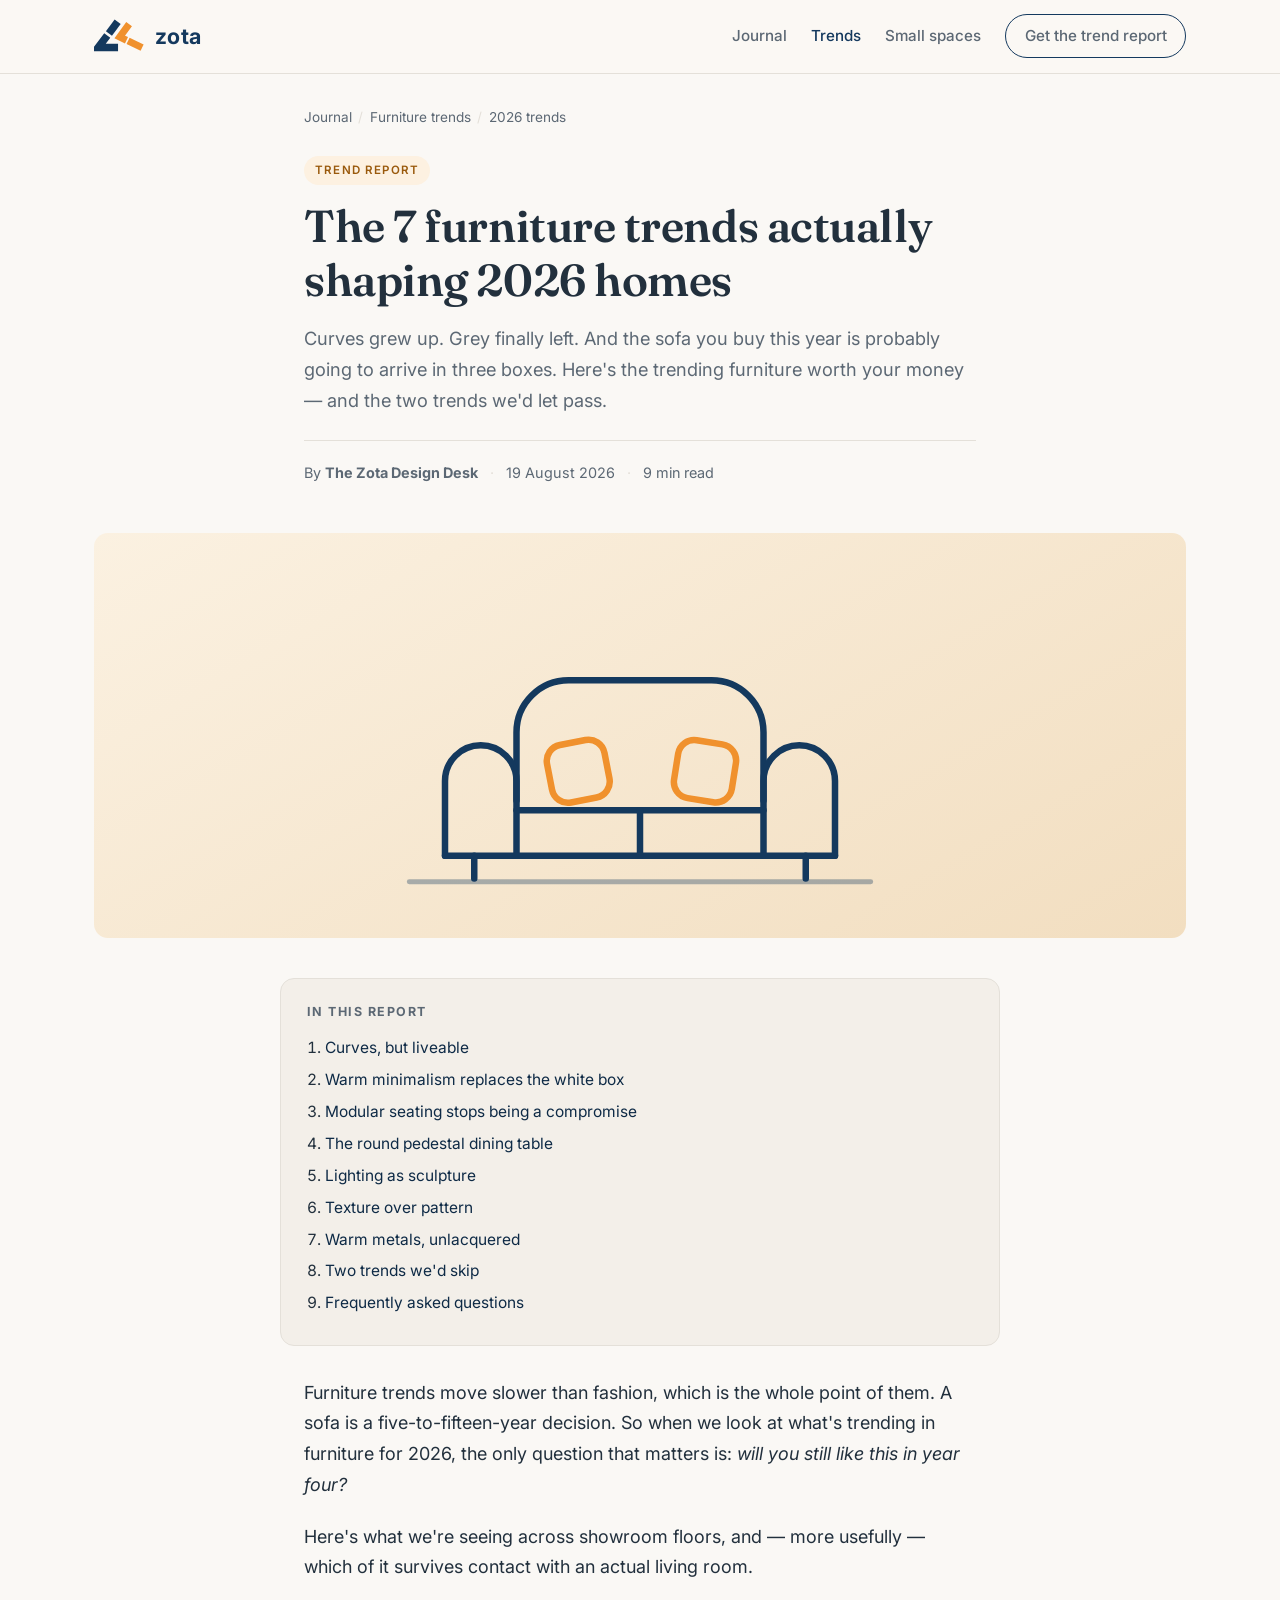
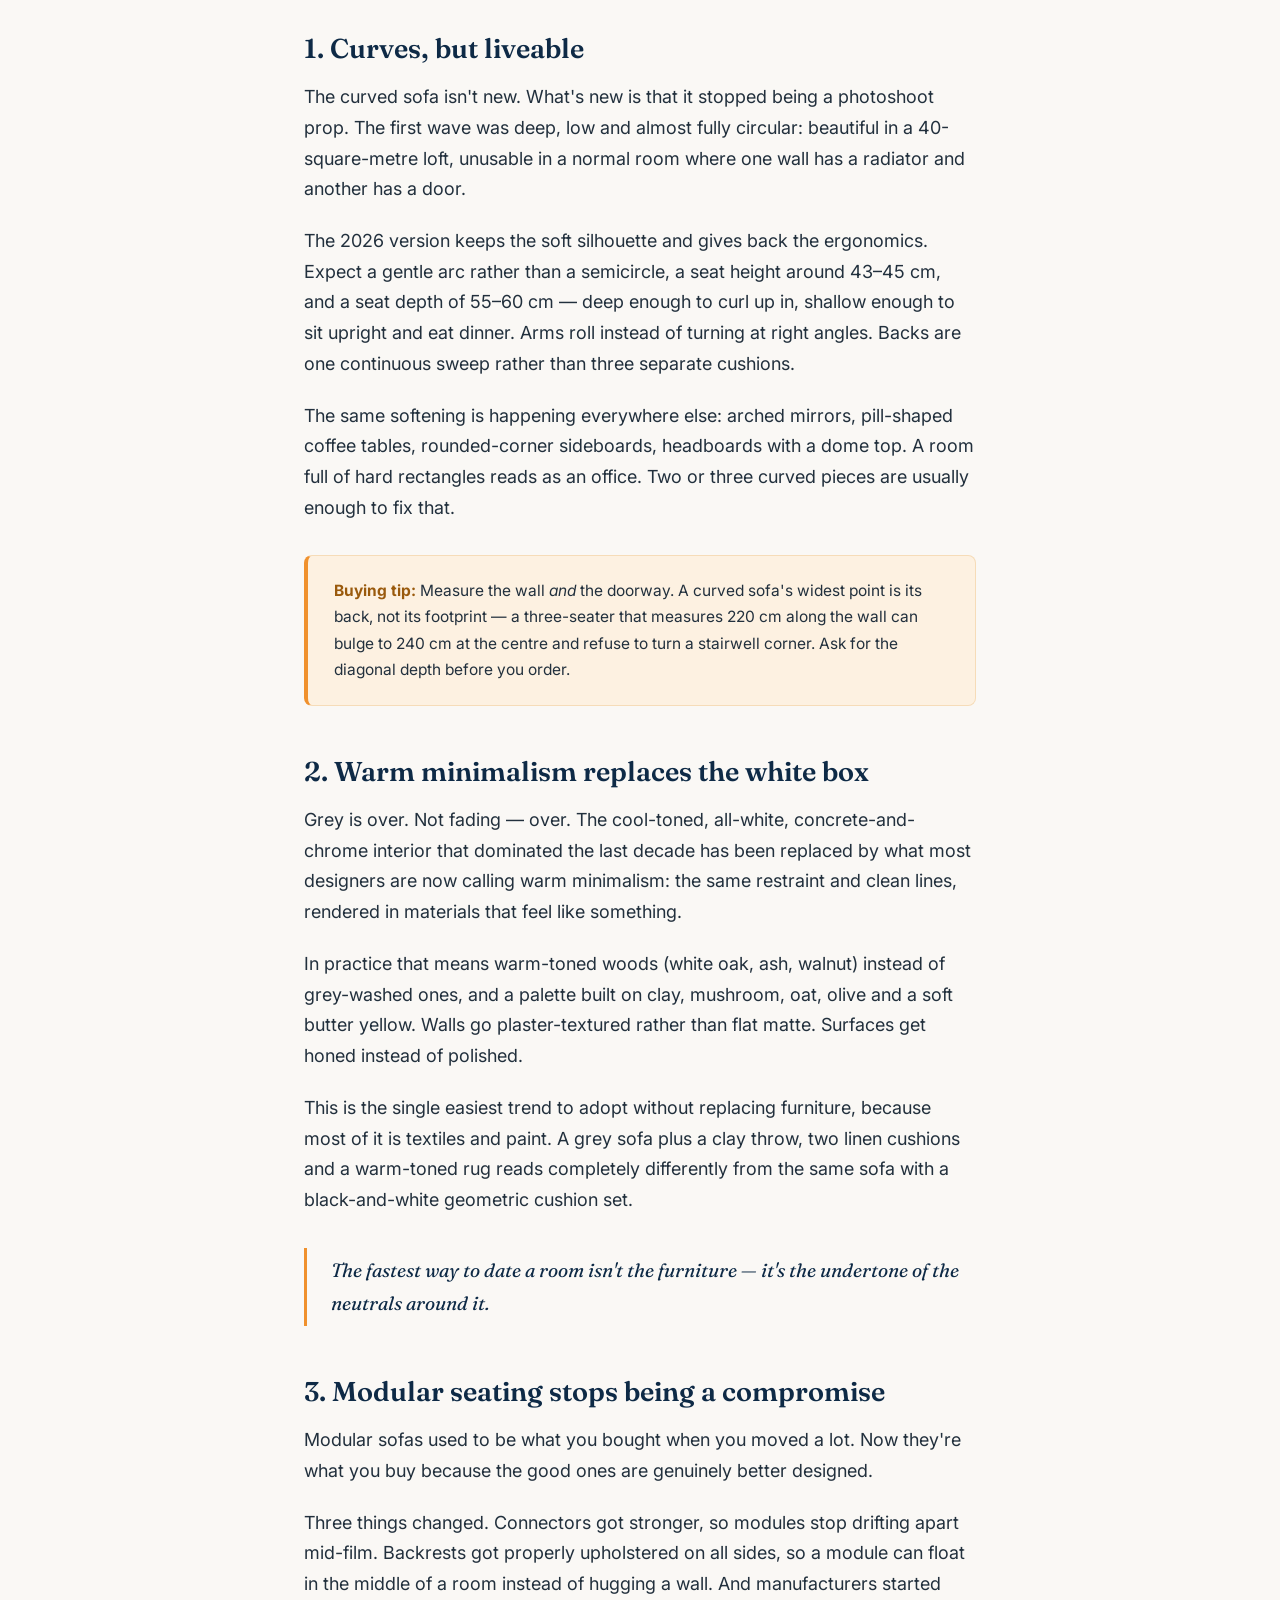
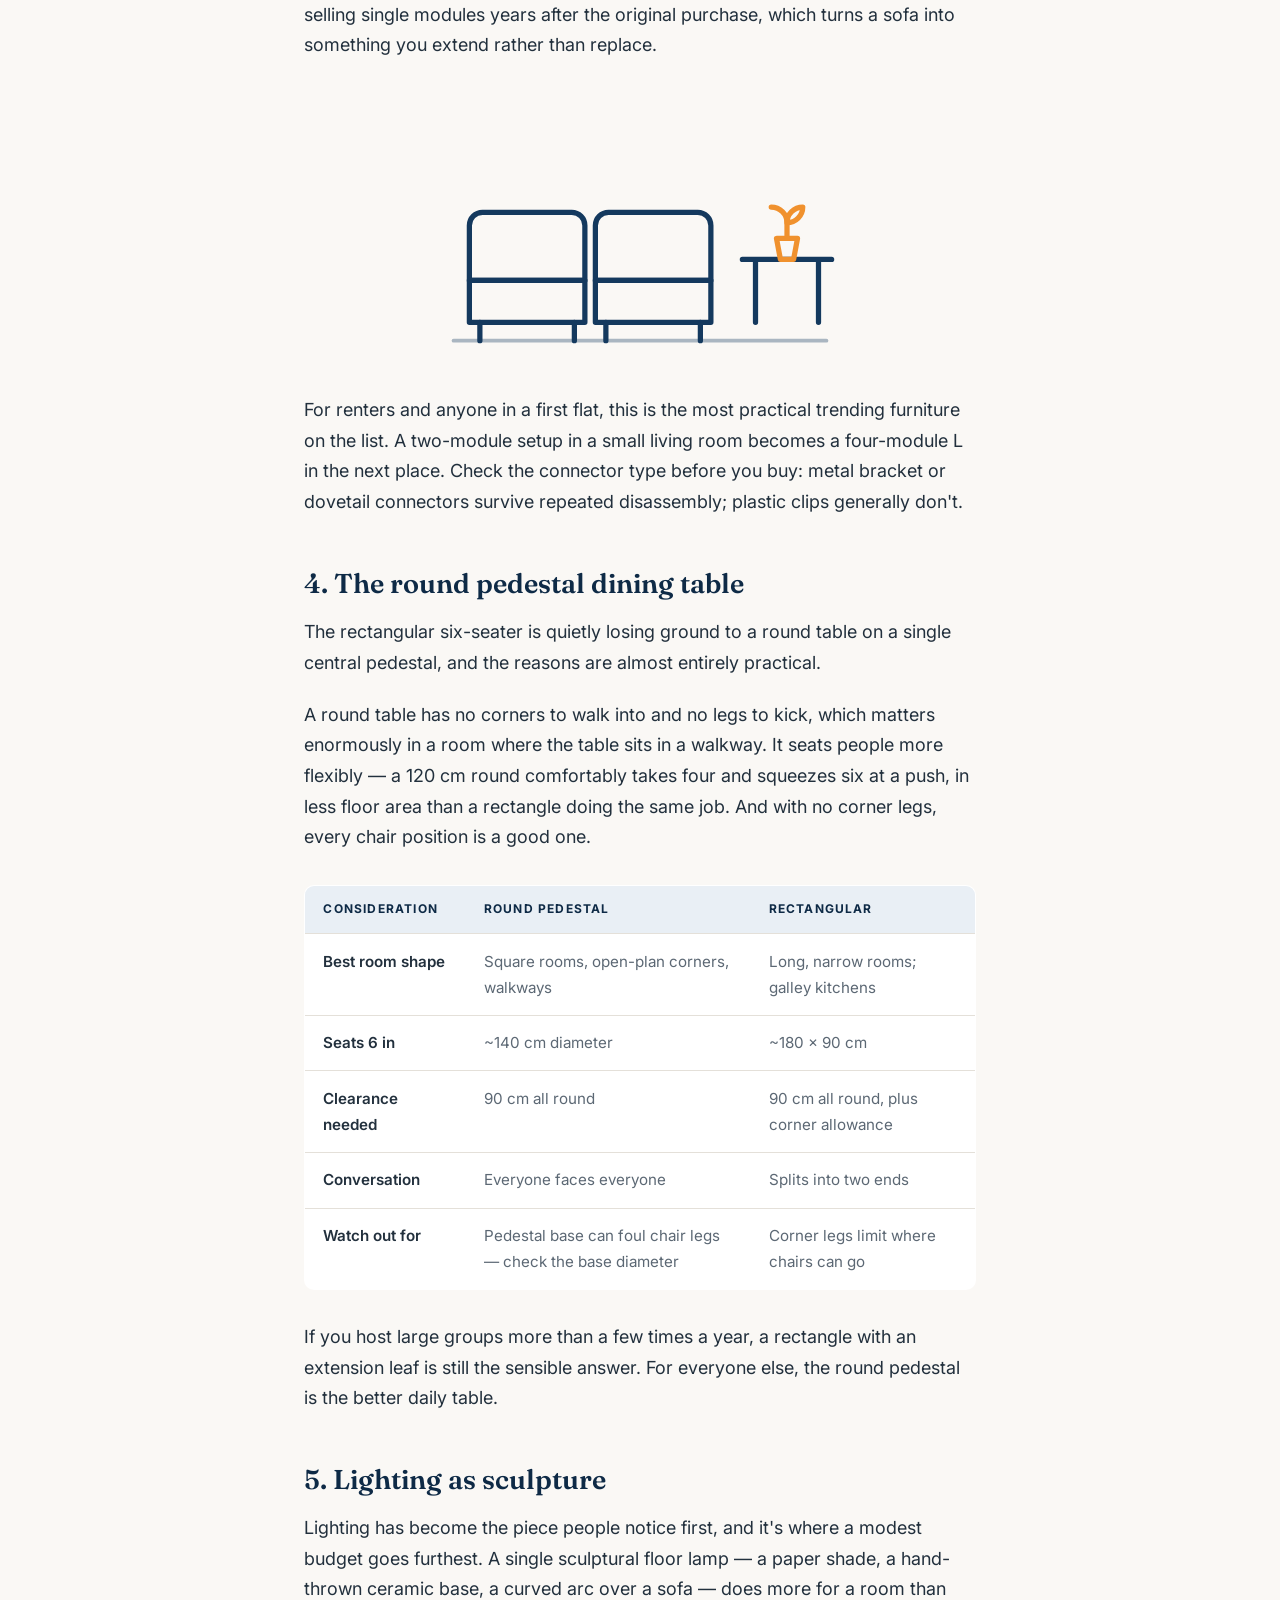
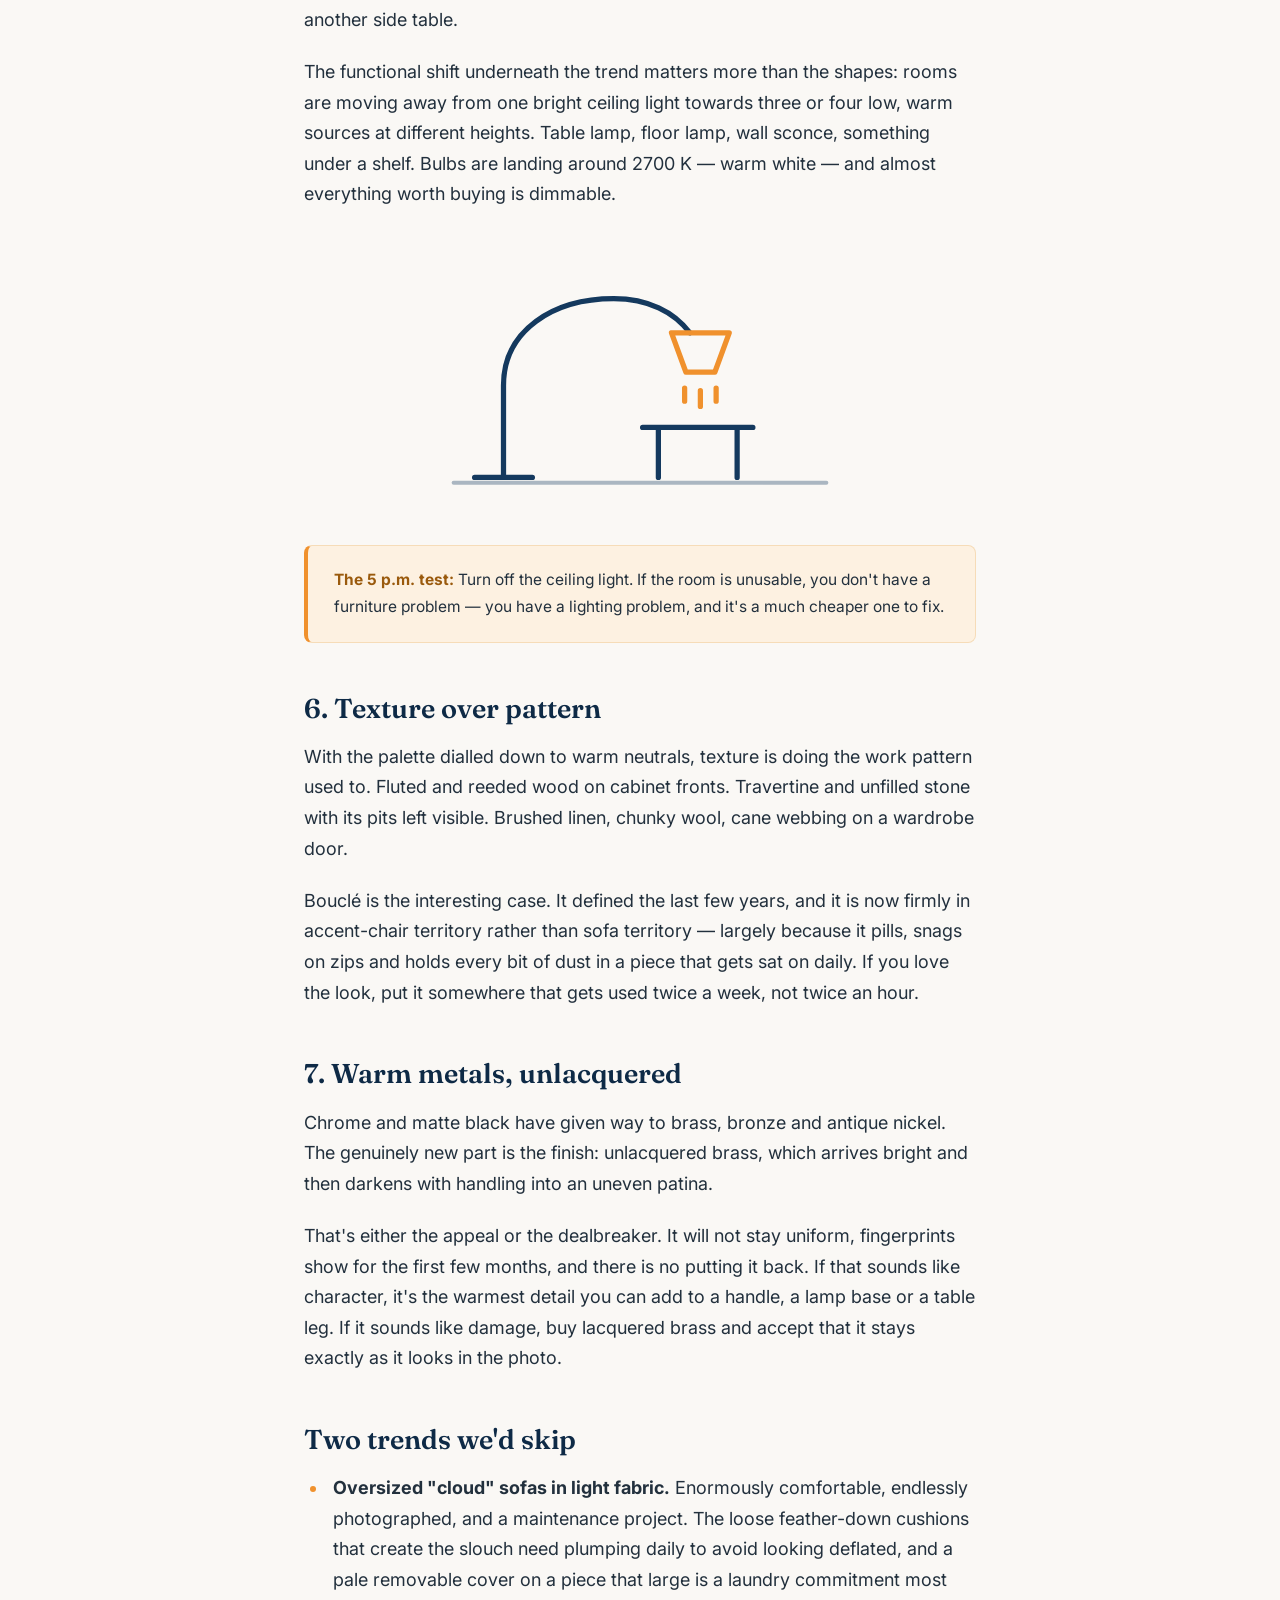
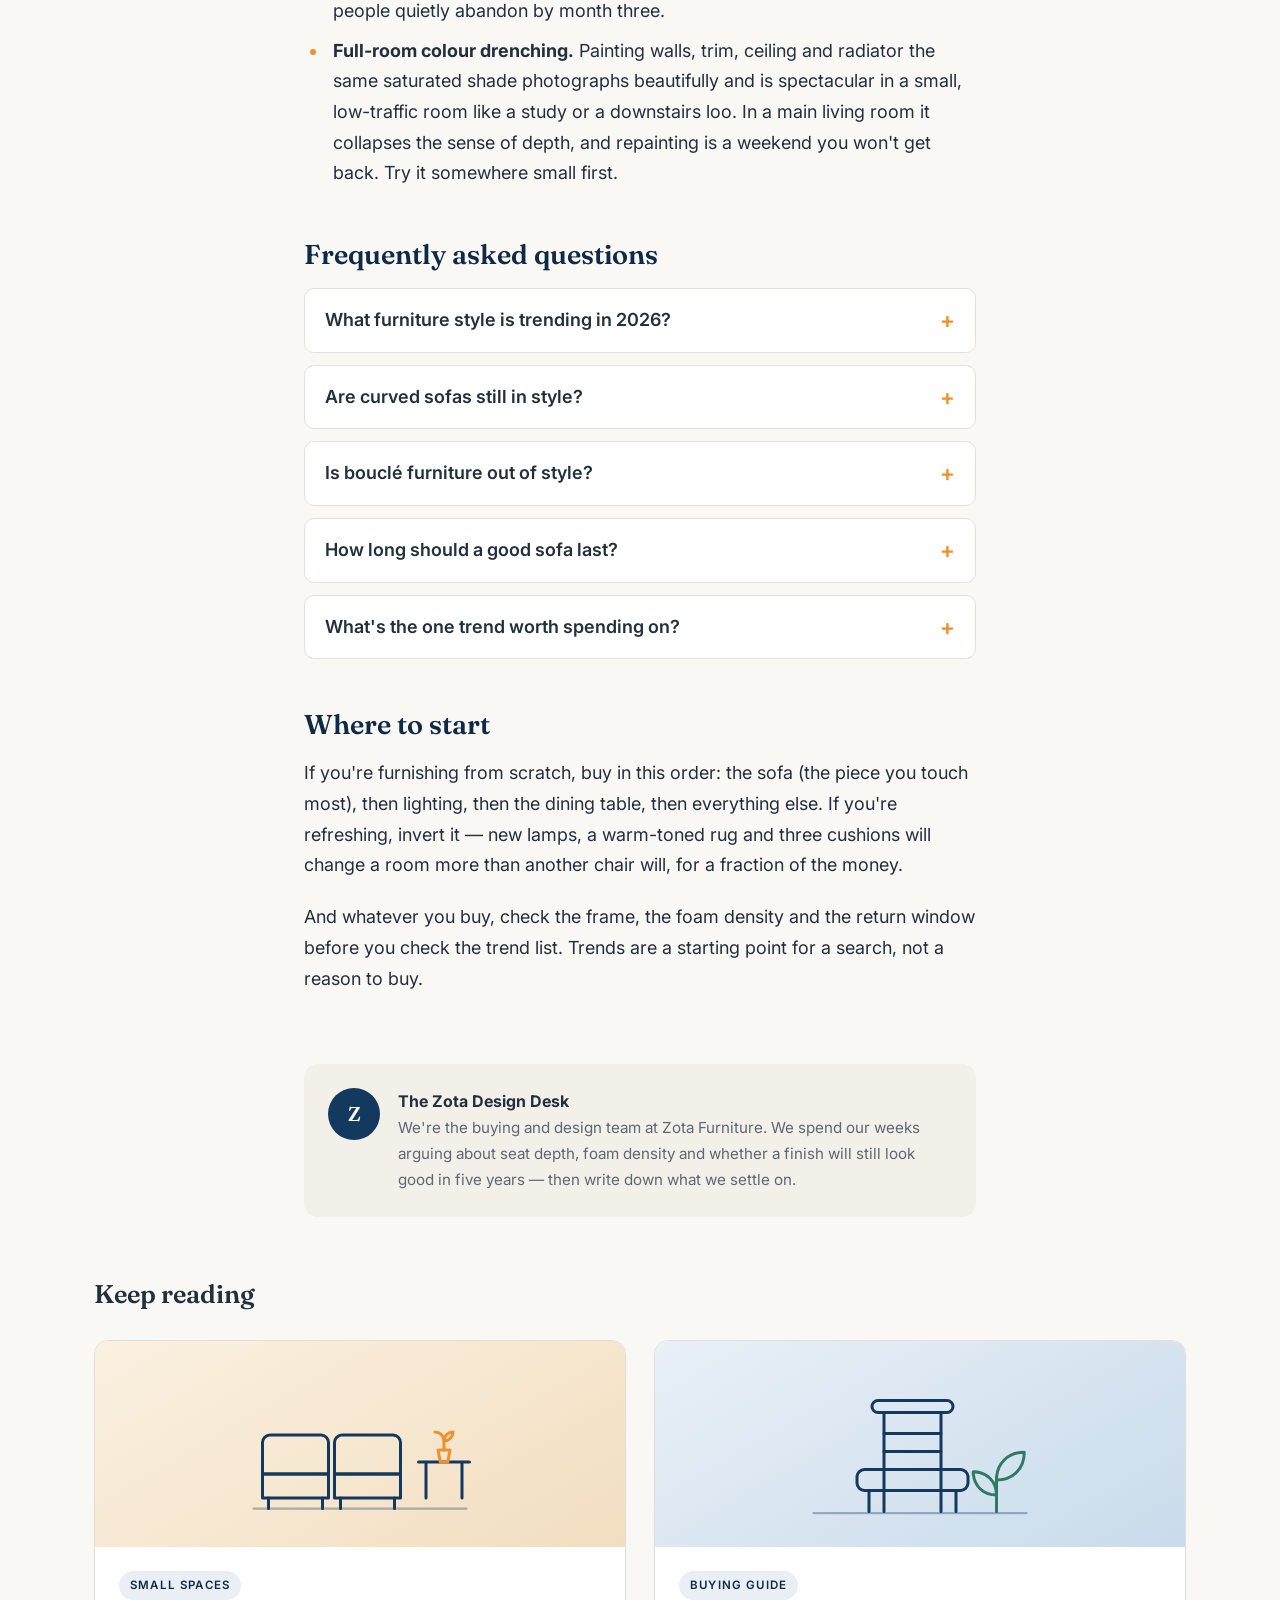
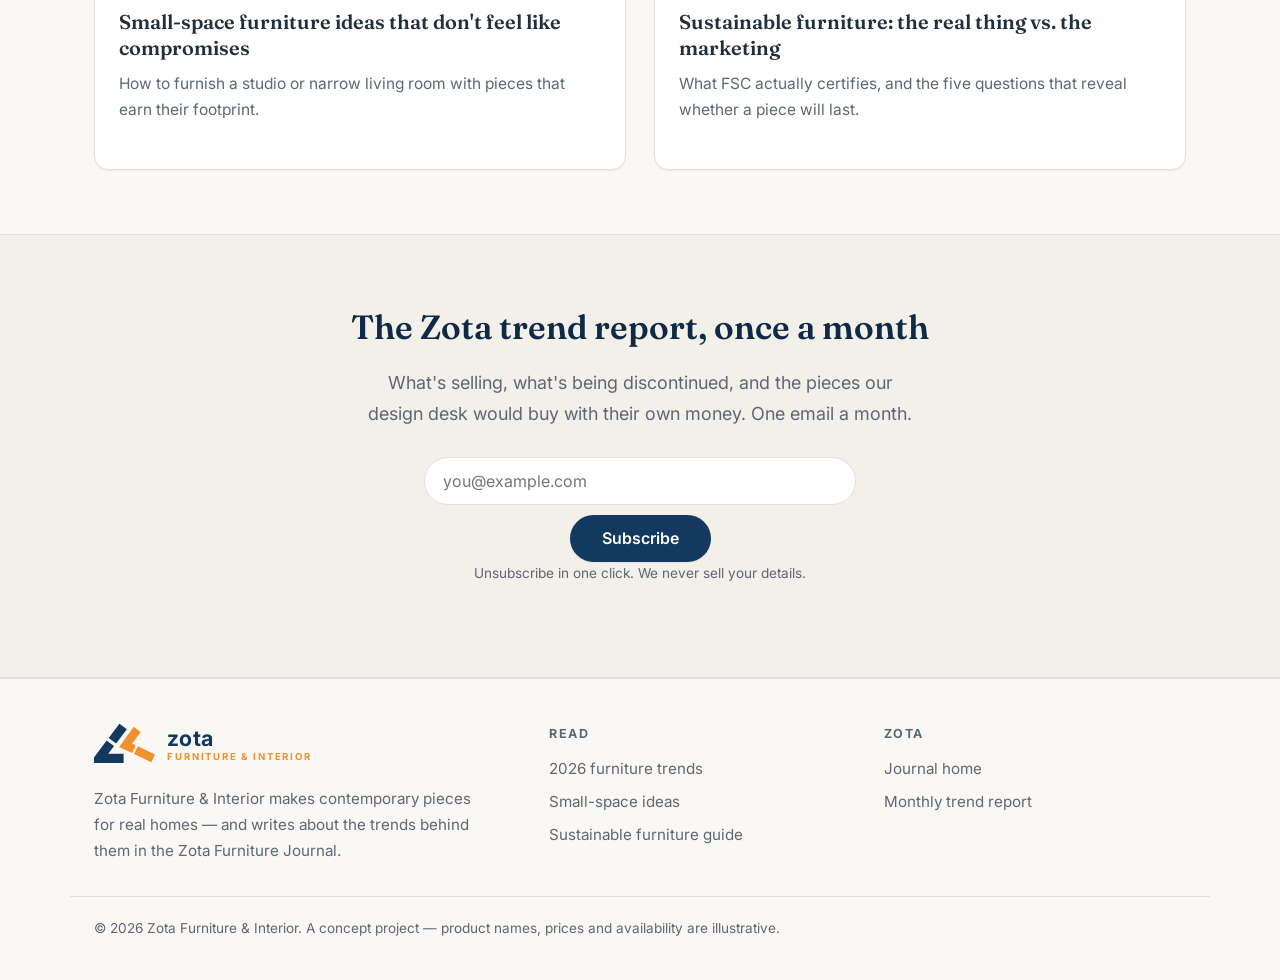
==== posts/furniture-trends-2026.html @ 678c9354 "commit" ====
<!DOCTYPE html>
<html lang="en">
<head>
  <meta charset="UTF-8">
  <meta name="viewport" content="width=device-width, initial-scale=1.0">

  <title>Furniture Trends 2026: 7 Trending Pieces Worth Buying | Zota Furniture</title>
  <meta name="description" content="The 7 furniture trends shaping 2026 homes — curved sofas, warm minimalism, modular seating, round pedestal dining tables and sculptural lighting — plus the trending furniture we'd skip.">
  <meta name="keywords" content="furniture trends 2026, trending furniture, curved sofa, modular sofa, warm minimalism, round pedestal dining table, statement lighting, modern living room furniture, Zota Furniture">
  <link rel="canonical" href="https://zikrayassin.github.io/zota/posts/furniture-trends-2026.html">

  <meta property="og:type" content="article">
  <meta property="og:site_name" content="Zota Furniture">
  <meta property="og:title" content="Furniture Trends 2026: 7 Trending Pieces Worth Buying">
  <meta property="og:description" content="Curves grew up, warm minimalism replaced the white box, and modular seating became a design choice. The full 2026 trending furniture report from Zota.">
  <meta property="og:url" content="https://zikrayassin.github.io/zota/posts/furniture-trends-2026.html">
  <meta property="og:image" content="https://zikrayassin.github.io/zota/assets/illo-curved-sofa.svg">
  <meta property="article:published_time" content="2026-08-19">
  <meta property="article:section" content="Furniture trends">
  <meta name="twitter:card" content="summary_large_image">
  <meta name="twitter:title" content="Furniture Trends 2026: 7 Trending Pieces Worth Buying">
  <meta name="twitter:description" content="The year's trending furniture, decoded by the Zota design desk.">
  <meta name="twitter:image" content="https://zikrayassin.github.io/zota/assets/illo-curved-sofa.svg">

  <meta name="theme-color" content="#14395E">
  <link rel="icon" href="../assets/favicon.svg" type="image/svg+xml">

  <link rel="preconnect" href="https://fonts.googleapis.com">
  <link rel="preconnect" href="https://fonts.gstatic.com" crossorigin>
  <link href="https://fonts.googleapis.com/css2?family=Fraunces:opsz,wght@9..144,400..700&family=Inter:wght@400;500;600;700&display=swap" rel="stylesheet">
  <link rel="stylesheet" href="../style.css">

  <script type="application/ld+json">
  {
    "@context": "https://schema.org",
    "@graph": [
      {
        "@type": "BlogPosting",
        "headline": "Furniture Trends 2026: 7 Trending Pieces Worth Buying",
        "description": "The seven furniture trends shaping 2026 homes — curved sofas, warm minimalism, modular seating, round pedestal dining tables and sculptural lighting — plus the trending furniture we would skip.",
        "image": "https://zikrayassin.github.io/zota/assets/illo-curved-sofa.svg",
        "datePublished": "2026-08-19",
        "dateModified": "2026-08-19",
        "inLanguage": "en",
        "wordCount": 1900,
        "keywords": "furniture trends 2026, trending furniture, curved sofa, modular sofa, warm minimalism, round pedestal dining table",
        "articleSection": "Furniture trends",
        "author": {
          "@type": "Organization",
          "name": "The Zota Design Desk",
          "url": "https://zikrayassin.github.io/zota/"
        },
        "publisher": {
          "@type": "Organization",
          "name": "Zota Furniture",
          "logo": {
            "@type": "ImageObject",
            "url": "https://zikrayassin.github.io/zota/assets/logo.svg"
          }
        },
        "mainEntityOfPage": {
          "@type": "WebPage",
          "@id": "https://zikrayassin.github.io/zota/posts/furniture-trends-2026.html"
        }
      },
      {
        "@type": "BreadcrumbList",
        "itemListElement": [
          { "@type": "ListItem", "position": 1, "name": "Zota Furniture Journal", "item": "https://zikrayassin.github.io/zota/" },
          { "@type": "ListItem", "position": 2, "name": "Furniture trends" },
          { "@type": "ListItem", "position": 3, "name": "Furniture trends 2026" }
        ]
      },
      {
        "@type": "FAQPage",
        "mainEntity": [
          {
            "@type": "Question",
            "name": "What furniture style is trending in 2026?",
            "acceptedAnswer": {
              "@type": "Answer",
              "text": "Warm minimalism is the dominant look: clean lines kept from the minimalist era, but rendered in warm woods, clay and butter tones, and tactile fabrics rather than cold grey and white. Curved silhouettes, modular seating and sculptural lighting are the pieces carrying it."
            }
          },
          {
            "@type": "Question",
            "name": "Are curved sofas still in style?",
            "acceptedAnswer": {
              "@type": "Answer",
              "text": "Yes, but the shape has changed. The deep, low, fully circular sofa has given way to gentler curves on a normal seat height and depth, which are far easier to live with and to fit against a wall."
            }
          },
          {
            "@type": "Question",
            "name": "Is boucle furniture out of style?",
            "acceptedAnswer": {
              "@type": "Answer",
              "text": "Boucle is no longer the default. It still works on a single accent chair, but heavy-textured wools, brushed linens and leather have replaced it on larger pieces, partly because boucle pills and traps dust on a sofa that gets daily use."
            }
          },
          {
            "@type": "Question",
            "name": "How long should a good sofa last?",
            "acceptedAnswer": {
              "@type": "Answer",
              "text": "A sofa built on a kiln-dried hardwood frame with eight-way hand-tied or sinuous steel springs and high-resilience foam should last ten to fifteen years of daily use. Frames made from softwood or particleboard, and thin foam without a wrap, typically start sagging within three to five."
            }
          }
        ]
      }
    ]
  }
  </script>
</head>
<body>

  <a class="skip-link" href="#main">Skip to content</a>
  <div class="progress-bar" id="progress-bar" aria-hidden="true"></div>

  <header class="site-header">
    <div class="header-inner">
      <a class="brand" href="../index.html" aria-label="Zota Furniture &amp; Interior — home">
        <img class="brand-logo" src="../assets/logo.svg" alt="" width="52" height="34">
        <span class="brand-name">zota</span>
      </a>
      <nav class="site-nav" aria-label="Primary">
        <a href="../index.html">Journal</a>
        <a class="nav-secondary" href="furniture-trends-2026.html" aria-current="page">Trends</a>
        <a class="nav-secondary" href="small-space-furniture-ideas.html">Small spaces</a>
        <a class="btn btn-outline" href="#newsletter"><span class="label-long">Get the trend report</span><span class="label-short">Trend report</span></a>
      </nav>
    </div>
  </header>

  <main id="main">
    <article>

      <nav class="breadcrumbs" aria-label="Breadcrumb">
        <ol>
          <li><a href="../index.html">Journal</a></li>
          <li>Furniture trends</li>
          <li aria-current="page">2026 trends</li>
        </ol>
      </nav>

      <header class="post-hero">
        <span class="tag tag-accent">Trend report</span>
        <h1>The 7 furniture trends actually shaping 2026 homes</h1>
        <p class="standfirst">Curves grew up. Grey finally left. And the sofa you buy this year is probably going to arrive in three boxes. Here's the trending furniture worth your money — and the two trends we'd let pass.</p>
        <p class="post-meta">
          By <strong>The Zota Design Desk</strong>
          <span class="meta-divider" aria-hidden="true">·</span>
          <time datetime="2026-08-19">19 August 2026</time>
          <span class="meta-divider" aria-hidden="true">·</span>
          <span>9 min read</span>
        </p>
      </header>

      <div class="post-banner">
        <div class="banner-inner art-oat">
          <img src="../assets/illo-curved-sofa.svg" alt="Illustration of a curved sofa with two soft throw cushions, the signature silhouette of 2026 furniture trends" width="520" height="325">
        </div>
      </div>

      <nav class="toc" aria-labelledby="toc-heading">
        <h2 id="toc-heading">In this report</h2>
        <ol>
          <li><a href="#curves">Curves, but liveable</a></li>
          <li><a href="#warm-minimalism">Warm minimalism replaces the white box</a></li>
          <li><a href="#modular">Modular seating stops being a compromise</a></li>
          <li><a href="#dining">The round pedestal dining table</a></li>
          <li><a href="#lighting">Lighting as sculpture</a></li>
          <li><a href="#texture">Texture over pattern</a></li>
          <li><a href="#brass">Warm metals, unlacquered</a></li>
          <li><a href="#skip">Two trends we'd skip</a></li>
          <li><a href="#faq">Frequently asked questions</a></li>
        </ol>
      </nav>

      <div class="post-body">

        <p>Furniture trends move slower than fashion, which is the whole point of them. A sofa is a five-to-fifteen-year decision. So when we look at what's trending in furniture for 2026, the only question that matters is: <em>will you still like this in year four?</em></p>

        <p>Here's what we're seeing across showroom floors, and — more usefully — which of it survives contact with an actual living room.</p>

        <h2 id="curves">1. Curves, but liveable</h2>

        <p>The curved sofa isn't new. What's new is that it stopped being a photoshoot prop. The first wave was deep, low and almost fully circular: beautiful in a 40-square-metre loft, unusable in a normal room where one wall has a radiator and another has a door.</p>

        <p>The 2026 version keeps the soft silhouette and gives back the ergonomics. Expect a gentle arc rather than a semicircle, a seat height around 43–45&nbsp;cm, and a seat depth of 55–60&nbsp;cm — deep enough to curl up in, shallow enough to sit upright and eat dinner. Arms roll instead of turning at right angles. Backs are one continuous sweep rather than three separate cushions.</p>

        <p>The same softening is happening everywhere else: arched mirrors, pill-shaped coffee tables, rounded-corner sideboards, headboards with a dome top. A room full of hard rectangles reads as an office. Two or three curved pieces are usually enough to fix that.</p>

        <div class="callout">
          <p><strong>Buying tip:</strong> Measure the wall <em>and</em> the doorway. A curved sofa's widest point is its back, not its footprint — a three-seater that measures 220&nbsp;cm along the wall can bulge to 240&nbsp;cm at the centre and refuse to turn a stairwell corner. Ask for the diagonal depth before you order.</p>
        </div>

        <h2 id="warm-minimalism">2. Warm minimalism replaces the white box</h2>

        <p>Grey is over. Not fading — over. The cool-toned, all-white, concrete-and-chrome interior that dominated the last decade has been replaced by what most designers are now calling warm minimalism: the same restraint and clean lines, rendered in materials that feel like something.</p>

        <p>In practice that means warm-toned woods (white oak, ash, walnut) instead of grey-washed ones, and a palette built on clay, mushroom, oat, olive and a soft butter yellow. Walls go plaster-textured rather than flat matte. Surfaces get honed instead of polished.</p>

        <p>This is the single easiest trend to adopt without replacing furniture, because most of it is textiles and paint. A grey sofa plus a clay throw, two linen cushions and a warm-toned rug reads completely differently from the same sofa with a black-and-white geometric cushion set.</p>

        <blockquote>The fastest way to date a room isn't the furniture — it's the undertone of the neutrals around it.</blockquote>

        <h2 id="modular">3. Modular seating stops being a compromise</h2>

        <p>Modular sofas used to be what you bought when you moved a lot. Now they're what you buy because the good ones are genuinely better designed.</p>

        <p>Three things changed. Connectors got stronger, so modules stop drifting apart mid-film. Backrests got properly upholstered on all sides, so a module can float in the middle of a room instead of hugging a wall. And manufacturers started selling single modules years after the original purchase, which turns a sofa into something you extend rather than replace.</p>

        <img src="../assets/illo-modular-seating.svg" alt="Illustration of a modular sofa with a separate nesting side table, showing how sections combine" width="520" height="325" class="inline-illo">

        <p>For renters and anyone in a first flat, this is the most practical trending furniture on the list. A two-module setup in a small living room becomes a four-module L in the next place. Check the connector type before you buy: metal bracket or dovetail connectors survive repeated disassembly; plastic clips generally don't.</p>

        <h2 id="dining">4. The round pedestal dining table</h2>

        <p>The rectangular six-seater is quietly losing ground to a round table on a single central pedestal, and the reasons are almost entirely practical.</p>

        <p>A round table has no corners to walk into and no legs to kick, which matters enormously in a room where the table sits in a walkway. It seats people more flexibly — a 120&nbsp;cm round comfortably takes four and squeezes six at a push, in less floor area than a rectangle doing the same job. And with no corner legs, every chair position is a good one.</p>

        <div class="table-wrap">
          <table class="compare-table">
            <caption class="visually-hidden">Round pedestal dining tables compared to rectangular dining tables</caption>
            <thead>
              <tr>
                <th scope="col">Consideration</th>
                <th scope="col">Round pedestal</th>
                <th scope="col">Rectangular</th>
              </tr>
            </thead>
            <tbody>
              <tr>
                <th scope="row">Best room shape</th>
                <td>Square rooms, open-plan corners, walkways</td>
                <td>Long, narrow rooms; galley kitchens</td>
              </tr>
              <tr>
                <th scope="row">Seats 6 in</th>
                <td>~140&nbsp;cm diameter</td>
                <td>~180 × 90&nbsp;cm</td>
              </tr>
              <tr>
                <th scope="row">Clearance needed</th>
                <td>90&nbsp;cm all round</td>
                <td>90&nbsp;cm all round, plus corner allowance</td>
              </tr>
              <tr>
                <th scope="row">Conversation</th>
                <td>Everyone faces everyone</td>
                <td>Splits into two ends</td>
              </tr>
              <tr>
                <th scope="row">Watch out for</th>
                <td>Pedestal base can foul chair legs — check the base diameter</td>
                <td>Corner legs limit where chairs can go</td>
              </tr>
            </tbody>
          </table>
        </div>

        <p>If you host large groups more than a few times a year, a rectangle with an extension leaf is still the sensible answer. For everyone else, the round pedestal is the better daily table.</p>

        <h2 id="lighting">5. Lighting as sculpture</h2>

        <p>Lighting has become the piece people notice first, and it's where a modest budget goes furthest. A single sculptural floor lamp — a paper shade, a hand-thrown ceramic base, a curved arc over a sofa — does more for a room than another side table.</p>

        <p>The functional shift underneath the trend matters more than the shapes: rooms are moving away from one bright ceiling light towards three or four low, warm sources at different heights. Table lamp, floor lamp, wall sconce, something under a shelf. Bulbs are landing around 2700 K — warm white — and almost everything worth buying is dimmable.</p>

        <img src="../assets/illo-floor-lamp.svg" alt="Illustration of a sculptural arc floor lamp curving over a small accent table" width="520" height="325" class="inline-illo">

        <div class="callout">
          <p><strong>The 5 p.m. test:</strong> Turn off the ceiling light. If the room is unusable, you don't have a furniture problem — you have a lighting problem, and it's a much cheaper one to fix.</p>
        </div>

        <h2 id="texture">6. Texture over pattern</h2>

        <p>With the palette dialled down to warm neutrals, texture is doing the work pattern used to. Fluted and reeded wood on cabinet fronts. Travertine and unfilled stone with its pits left visible. Brushed linen, chunky wool, cane webbing on a wardrobe door.</p>

        <p>Bouclé is the interesting case. It defined the last few years, and it is now firmly in accent-chair territory rather than sofa territory — largely because it pills, snags on zips and holds every bit of dust in a piece that gets sat on daily. If you love the look, put it somewhere that gets used twice a week, not twice an hour.</p>

        <h2 id="brass">7. Warm metals, unlacquered</h2>

        <p>Chrome and matte black have given way to brass, bronze and antique nickel. The genuinely new part is the finish: unlacquered brass, which arrives bright and then darkens with handling into an uneven patina.</p>

        <p>That's either the appeal or the dealbreaker. It will not stay uniform, fingerprints show for the first few months, and there is no putting it back. If that sounds like character, it's the warmest detail you can add to a handle, a lamp base or a table leg. If it sounds like damage, buy lacquered brass and accept that it stays exactly as it looks in the photo.</p>

        <h2 id="skip">Two trends we'd skip</h2>

        <ul>
          <li><strong>Oversized "cloud" sofas in light fabric.</strong> Enormously comfortable, endlessly photographed, and a maintenance project. The loose feather-down cushions that create the slouch need plumping daily to avoid looking deflated, and a pale removable cover on a piece that large is a laundry commitment most people quietly abandon by month three.</li>
          <li><strong>Full-room colour drenching.</strong> Painting walls, trim, ceiling and radiator the same saturated shade photographs beautifully and is spectacular in a small, low-traffic room like a study or a downstairs loo. In a main living room it collapses the sense of depth, and repainting is a weekend you won't get back. Try it somewhere small first.</li>
        </ul>

        <h2 id="faq">Frequently asked questions</h2>

        <div class="faq">
          <details>
            <summary>What furniture style is trending in 2026?</summary>
            <p>Warm minimalism. It keeps the clean lines of the minimalist decade but swaps cold grey and white for warm woods, clay and butter tones, and tactile fabrics. Curved silhouettes, modular seating and sculptural lighting are the pieces carrying the look.</p>
          </details>
          <details>
            <summary>Are curved sofas still in style?</summary>
            <p>Yes — but the shape has changed. The deep, low, near-circular sofa has given way to a gentler arc at a normal seat height and depth, which is far easier to live with and much easier to place against a wall.</p>
          </details>
          <details>
            <summary>Is bouclé furniture out of style?</summary>
            <p>It's no longer the default. Bouclé still works beautifully on a single accent chair, but brushed linens, heavy wools and leather have taken over on sofas and daily-use pieces — mostly because bouclé pills and traps dust.</p>
          </details>
          <details>
            <summary>How long should a good sofa last?</summary>
            <p>A sofa on a kiln-dried hardwood frame, with eight-way hand-tied or sinuous steel springs and high-resilience foam, should give ten to fifteen years of daily use. Softwood or particleboard frames with thin unwrapped foam typically start sagging in three to five.</p>
          </details>
          <details>
            <summary>What's the one trend worth spending on?</summary>
            <p>Lighting. It's the cheapest way to change how a room feels, it moves with you, and unlike a sofa it never has to match anything you already own.</p>
          </details>
        </div>

        <h2>Where to start</h2>

        <p>If you're furnishing from scratch, buy in this order: the sofa (the piece you touch most), then lighting, then the dining table, then everything else. If you're refreshing, invert it — new lamps, a warm-toned rug and three cushions will change a room more than another chair will, for a fraction of the money.</p>

        <p>And whatever you buy, check the frame, the foam density and the return window before you check the trend list. Trends are a starting point for a search, not a reason to buy.</p>

      </div>

      <div class="author-card">
        <div class="author-inner">
          <span class="author-avatar" aria-hidden="true">Z</span>
          <p>
            <strong>The Zota Design Desk</strong>
            We're the buying and design team at Zota Furniture. We spend our weeks arguing about seat depth, foam density and whether a finish will still look good in five years — then write down what we settle on.
          </p>
        </div>
      </div>

      <section class="related" aria-labelledby="related-heading">
        <h2 id="related-heading">Keep reading</h2>
        <ul class="post-grid">
          <li class="post-card">
            <div class="card-art art-oat">
              <img src="../assets/illo-modular-seating.svg" alt="Illustration of a modular sofa beside a nesting side table" width="240" height="150" loading="lazy">
            </div>
            <div class="card-body">
              <span class="tag">Small spaces</span>
              <h3><a href="small-space-furniture-ideas.html">Small-space furniture ideas that don't feel like compromises</a></h3>
              <p>How to furnish a studio or narrow living room with pieces that earn their footprint.</p>
            </div>
          </li>
          <li class="post-card">
            <div class="card-art art-blue">
              <img src="../assets/illo-wood-chair.svg" alt="Illustration of a solid wood dining chair beside a leaf motif" width="240" height="150" loading="lazy">
            </div>
            <div class="card-body">
              <span class="tag">Buying guide</span>
              <h3><a href="sustainable-furniture-guide.html">Sustainable furniture: the real thing vs. the marketing</a></h3>
              <p>What FSC actually certifies, and the five questions that reveal whether a piece will last.</p>
            </div>
          </li>
        </ul>
      </section>

      <section class="cta" id="newsletter" aria-labelledby="newsletter-heading">
        <h2 id="newsletter-heading">The Zota trend report, once a month</h2>
        <p>What's selling, what's being discontinued, and the pieces our design desk would buy with their own money. One email a month.</p>
        <form class="signup" novalidate>
          <label class="visually-hidden" for="email">Email address</label>
          <input type="email" id="email" name="email" placeholder="you@example.com" autocomplete="email" required>
          <button type="submit" class="btn btn-solid">Subscribe</button>
        </form>
        <p class="signup-note">Unsubscribe in one click. We never sell your details.</p>
      </section>

    </article>
  </main>

  <footer class="site-footer">
    <div class="footer-inner">
      <div>
        <a class="brand brand-stacked" href="../index.html" aria-label="Zota Furniture &amp; Interior — home">
          <img class="brand-logo" src="../assets/logo.svg" alt="" width="64" height="42">
          <span class="brand-text">
            <span class="brand-name">zota</span>
            <span class="brand-tagline">Furniture &amp; Interior</span>
          </span>
        </a>
        <p class="footer-blurb">Zota Furniture &amp; Interior makes contemporary pieces for real homes — and writes about the trends behind them in the Zota Furniture Journal.</p>
      </div>
      <div>
        <h3>Read</h3>
        <ul>
          <li><a href="furniture-trends-2026.html">2026 furniture trends</a></li>
          <li><a href="small-space-furniture-ideas.html">Small-space ideas</a></li>
          <li><a href="sustainable-furniture-guide.html">Sustainable furniture guide</a></li>
        </ul>
      </div>
      <div>
        <h3>Zota</h3>
        <ul>
          <li><a href="../index.html">Journal home</a></li>
          <li><a href="#newsletter">Monthly trend report</a></li>
        </ul>
      </div>
    </div>
    <p class="footer-legal">&copy; <span id="year">2026</span> Zota Furniture &amp; Interior. A concept project — product names, prices and availability are illustrative.</p>
  </footer>

  <script src="../script.js"></script>
</body>
</html>
---- style.css ----
/* ============================================================
   Zota Furniture & Interior — trends blog
   Brand navy and orange on a warm linen ground, matching the
   logo. Generous whitespace, editorial typography.
   ============================================================ */

:root {
  /* Brand colours sampled from the Zota Furniture & Interior logo */
  --navy: #14395E;          /* primary brand navy — logo mark, links, buttons */
  --navy-dark: #0E2A46;     /* headings, hover states */
  --navy-tint: #E9EFF5;     /* pale navy wash */
  --orange: #F0912D;        /* brand accent — logo chevron, tags, progress */
  --orange-dark: #D2761A;
  --orange-tint: #FDF1E1;   /* pale accent wash */
  --leaf: #2F7A63;          /* muted green, used only in the sustainability art */

  --bg: #faf8f5;            /* warm linen — keeps the furniture warmth under the navy */
  --surface: #ffffff;
  --surface-warm: #f3efe9;  /* oat panels: contents box, author card, newsletter */
  --ink: #22303d;           /* body text, navy-cast charcoal */
  --ink-soft: #5c6874;      /* captions, secondary text */
  --border: #e4e0d9;        /* warm hairline */

  --shadow-sm: 0 1px 2px rgba(20, 57, 94, 0.06);
  --shadow-md: 0 8px 24px rgba(20, 57, 94, 0.10);

  --font-serif: "Fraunces", "Lora", Georgia, "Times New Roman", serif;
  --font-sans: "Inter", -apple-system, BlinkMacSystemFont, "Segoe UI", sans-serif;

  --content-width: 720px;
  --wide-width: 1140px;
  --radius: 14px;
}

* {
  margin: 0;
  padding: 0;
  box-sizing: border-box;
}

html {
  scroll-behavior: smooth;
}

body {
  font-family: var(--font-sans);
  font-size: 18px;
  line-height: 1.7;
  color: var(--ink);
  background-color: var(--bg);
  -webkit-font-smoothing: antialiased;
}

img,
svg {
  max-width: 100%;
}

a {
  color: var(--navy);
}

/* Visible focus ring for keyboard users, everywhere */
:focus-visible {
  outline: 2px solid var(--orange);
  outline-offset: 3px;
  border-radius: 4px;
}

.skip-link {
  position: absolute;
  left: -9999px;
  top: 0;
  z-index: 200;
  background: var(--navy);
  color: #fff;
  padding: 0.75rem 1.25rem;
  border-radius: 0 0 8px 0;
  text-decoration: none;
}

.skip-link:focus {
  left: 0;
}

.visually-hidden {
  position: absolute;
  width: 1px;
  height: 1px;
  margin: -1px;
  padding: 0;
  overflow: hidden;
  clip: rect(0 0 0 0);
  white-space: nowrap;
  border: 0;
}

/* ---------- Reading progress bar ---------- */

.progress-bar {
  position: fixed;
  top: 0;
  left: 0;
  z-index: 100;
  width: 0%;
  height: 3px;
  background-color: var(--orange);
  transition: width 80ms linear;
}

/* ---------- Header ---------- */

.site-header {
  position: sticky;
  top: 0;
  z-index: 50;
  background-color: rgba(251, 248, 244, 0.92);
  backdrop-filter: blur(8px);
  border-bottom: 1px solid var(--border);
}

.header-inner {
  max-width: var(--wide-width);
  margin: 0 auto;
  padding: 0.9rem 1.5rem;
  display: flex;
  align-items: center;
  gap: 1.5rem;
}

/* Logo lockup — swap the <img> inside for the real Zota logo file.
   The box is height-constrained so any reasonable aspect ratio fits. */
.brand {
  display: inline-flex;
  align-items: center;
  gap: 0.6rem;
  text-decoration: none;
  color: var(--navy-dark);
  flex-shrink: 0;
}

.brand-logo {
  display: block;
  height: 34px;
  /* Intrinsic width/height on the SVG files drive this; declaring only the
     height keeps any replacement logo's own aspect ratio. */
  width: auto;
}

.brand-name {
  font-family: var(--font-sans);
  font-size: 1.35rem;
  font-weight: 700;
  letter-spacing: 0.01em;
  color: var(--navy);
}

/* Footer repeats the logo as a full lockup, wordmark over tagline */
.brand-text {
  display: flex;
  flex-direction: column;
  line-height: 1.15;
}

.brand-tagline {
  font-size: 0.6rem;
  font-weight: 700;
  letter-spacing: 0.19em;
  text-transform: uppercase;
  color: var(--orange);
}

.brand-stacked .brand-logo {
  height: 42px;
}

.site-nav {
  margin-left: auto;
  display: flex;
  align-items: center;
  gap: 1.5rem;
}

.site-nav a {
  font-size: 0.95rem;
  font-weight: 500;
  color: var(--ink-soft);
  text-decoration: none;
  transition: color 160ms ease;
}

.site-nav a:hover,
.site-nav a:focus-visible,
.site-nav a[aria-current="page"] {
  color: var(--navy);
}

@media (max-width: 720px) {
  .site-nav {
    gap: 1rem;
  }
  .site-nav .nav-secondary {
    display: none;
  }
}

/* The header CTA carries two labels; the short one takes over on phones so
   the button never wraps to a second line. */
.label-short {
  display: none;
}

@media (max-width: 620px) {
  .label-long {
    display: none;
  }
  .label-short {
    display: inline;
  }
  .btn-outline {
    font-size: 0.85rem;
    padding: 0.45rem 0.95rem;
  }
  .header-inner {
    gap: 0.9rem;
  }
}

/* ---------- Buttons ---------- */

.btn {
  display: inline-block;
  font-family: var(--font-sans);
  font-weight: 600;
  text-decoration: none;
  border-radius: 999px;
  border: none;
  cursor: pointer;
  transition: background-color 160ms ease, color 160ms ease, box-shadow 160ms ease, transform 160ms ease;
}

.btn-outline {
  font-size: 0.92rem;
  padding: 0.5rem 1.15rem;
  white-space: nowrap;
  color: var(--navy-dark);
  border: 1.5px solid var(--navy);
  background-color: transparent;
}

.btn-outline:hover,
.btn-outline:focus-visible {
  background-color: var(--navy);
  color: #fff;
}

.btn-solid {
  font-size: 1rem;
  padding: 0.85rem 2rem;
  color: #fff;
  background-color: var(--navy);
  box-shadow: var(--shadow-sm);
}

.btn-solid:hover,
.btn-solid:focus-visible {
  background-color: var(--navy-dark);
  box-shadow: var(--shadow-md);
}

/* ---------- Blog hero (index) ---------- */

.home-hero {
  max-width: var(--wide-width);
  margin: 0 auto;
  padding: 4rem 1.5rem 2.5rem;
  text-align: center;
}

.eyebrow {
  font-size: 0.78rem;
  font-weight: 600;
  letter-spacing: 0.14em;
  text-transform: uppercase;
  color: var(--orange);
  margin-bottom: 1rem;
}

.home-hero h1 {
  font-family: var(--font-serif);
  font-size: clamp(2.1rem, 5.5vw, 3.2rem);
  font-weight: 600;
  line-height: 1.15;
  letter-spacing: -0.01em;
  margin-bottom: 1.1rem;
}

.home-hero .lede {
  max-width: 46rem;
  margin: 0 auto;
  font-size: 1.12rem;
  color: var(--ink-soft);
}

/* ---------- Featured post ---------- */

.featured {
  max-width: var(--wide-width);
  margin: 0 auto 4rem;
  padding: 0 1.5rem;
}

.featured-card {
  display: grid;
  grid-template-columns: 1.05fr 1fr;
  align-items: stretch;
  background-color: var(--surface);
  border: 1px solid var(--border);
  border-radius: var(--radius);
  overflow: hidden;
  box-shadow: var(--shadow-md);
}

.featured-art {
  background: linear-gradient(150deg, #fbf2e3 0%, #f0dcbc 55%, #e5cba2 100%);
  display: flex;
  align-items: center;
  justify-content: center;
  padding: 2rem;
  min-height: 300px;
}

.featured-art img {
  width: 100%;
  max-width: 380px;
  height: auto;
}

.featured-body {
  padding: 2.5rem 2.5rem 2.75rem;
  display: flex;
  flex-direction: column;
  justify-content: center;
}

.featured-body h2 {
  font-family: var(--font-serif);
  font-size: clamp(1.5rem, 2.6vw, 2rem);
  font-weight: 600;
  line-height: 1.25;
  margin: 0.75rem 0 0.9rem;
}

.featured-body h2 a {
  color: inherit;
  text-decoration: none;
}

.featured-body h2 a:hover,
.featured-body h2 a:focus-visible {
  color: var(--navy);
}

.featured-body p {
  color: var(--ink-soft);
  margin-bottom: 1.5rem;
}

@media (max-width: 860px) {
  .featured-card {
    grid-template-columns: 1fr;
  }
  .featured-art {
    min-height: 220px;
  }
  .featured-body {
    padding: 2rem 1.75rem 2.25rem;
  }
}

/* ---------- Post grid ---------- */

.section-head {
  max-width: var(--wide-width);
  margin: 0 auto;
  padding: 0 1.5rem 1.5rem;
  display: flex;
  align-items: baseline;
  justify-content: space-between;
  gap: 1rem;
  flex-wrap: wrap;
}

.section-head h2 {
  font-family: var(--font-serif);
  font-size: 1.75rem;
  font-weight: 600;
}

.section-head p {
  color: var(--ink-soft);
  font-size: 0.95rem;
  max-width: 34rem;
}

.post-grid {
  max-width: var(--wide-width);
  margin: 0 auto;
  padding: 0 1.5rem 4rem;
  display: grid;
  grid-template-columns: repeat(auto-fit, minmax(280px, 1fr));
  gap: 1.75rem;
  list-style: none;
}

.post-card {
  display: flex;
  flex-direction: column;
  background-color: var(--surface);
  border: 1px solid var(--border);
  border-radius: var(--radius);
  overflow: hidden;
  box-shadow: var(--shadow-sm);
  transition: transform 200ms ease, box-shadow 200ms ease;
}

.post-card:hover,
.post-card:focus-within {
  transform: translateY(-3px);
  box-shadow: var(--shadow-md);
}

.card-art {
  display: flex;
  align-items: center;
  justify-content: center;
  padding: 1.75rem;
  min-height: 190px;
}

.card-art img {
  width: 100%;
  max-width: 240px;
  height: auto;
}

.art-oat   { background: linear-gradient(150deg, #fbf1e1, #f2dec0); }
.art-amber { background: linear-gradient(150deg, #fdeedc, #f8d5ac); }
.art-blue  { background: linear-gradient(150deg, #e9f0f7, #c9dbeb); }
.art-stone { background: linear-gradient(150deg, #eeeff1, #d4d9df); }

.card-body {
  padding: 1.5rem 1.5rem 1.75rem;
  display: flex;
  flex-direction: column;
  flex: 1;
}

.card-body h3 {
  font-family: var(--font-serif);
  font-size: 1.25rem;
  font-weight: 600;
  line-height: 1.3;
  margin: 0.6rem 0 0.6rem;
}

.card-body h3 a {
  color: inherit;
  text-decoration: none;
}

.card-body h3 a:hover,
.card-body h3 a:focus-visible {
  color: var(--navy);
}

.card-body p {
  font-size: 0.97rem;
  color: var(--ink-soft);
  margin-bottom: 1.1rem;
}

.card-meta {
  margin-top: auto;
  font-size: 0.85rem;
  color: var(--ink-soft);
}

/* ---------- Tags / pills ---------- */

.tag {
  display: inline-block;
  font-size: 0.72rem;
  font-weight: 600;
  letter-spacing: 0.1em;
  text-transform: uppercase;
  color: var(--navy-dark);
  background-color: var(--navy-tint);
  padding: 0.28rem 0.7rem;
  border-radius: 999px;
  text-decoration: none;
  /* Cards are flex columns — stop the pill stretching to the full width. */
  align-self: flex-start;
}

.tag-accent {
  color: #9a5a0d;
  background-color: var(--orange-tint);
}

/* ---------- Article page ---------- */

.breadcrumbs {
  max-width: var(--content-width);
  margin: 0 auto;
  padding: 2rem 1.5rem 0;
  font-size: 0.85rem;
  color: var(--ink-soft);
}

.breadcrumbs ol {
  list-style: none;
  display: flex;
  flex-wrap: wrap;
  gap: 0.4rem;
  padding: 0;
}

.breadcrumbs a {
  color: var(--ink-soft);
  text-decoration: none;
}

.breadcrumbs a:hover,
.breadcrumbs a:focus-visible {
  color: var(--navy);
  text-decoration: underline;
}

.breadcrumbs li + li::before {
  content: "/";
  margin-right: 0.4rem;
  color: var(--border);
}

.post-hero {
  max-width: var(--content-width);
  margin: 0 auto;
  padding: 1.5rem 1.5rem 1rem;
}

.post-hero h1 {
  font-family: var(--font-serif);
  font-size: clamp(1.95rem, 4.6vw, 2.8rem);
  font-weight: 600;
  line-height: 1.2;
  letter-spacing: -0.01em;
  margin: 0.9rem 0 1rem;
}

.post-hero .standfirst {
  font-size: 1.14rem;
  color: var(--ink-soft);
  margin-bottom: 1.5rem;
}

.post-meta {
  font-size: 0.9rem;
  color: var(--ink-soft);
  padding-top: 1.25rem;
  border-top: 1px solid var(--border);
}

.meta-divider {
  margin: 0 0.5rem;
  color: var(--border);
}

.post-banner {
  max-width: var(--wide-width);
  margin: 2rem auto 0;
  padding: 0 1.5rem;
}

.post-banner .banner-inner {
  border-radius: var(--radius);
  padding: 2.5rem;
  display: flex;
  align-items: center;
  justify-content: center;
  min-height: 260px;
}

.post-banner img {
  width: 100%;
  max-width: 520px;
  height: auto;
}

/* ---------- Table of contents ---------- */

.toc {
  max-width: var(--content-width);
  margin: 2.5rem auto 0;
  padding: 1.4rem 1.6rem;
  background-color: var(--surface-warm);
  border: 1px solid var(--border);
  border-radius: var(--radius);
}

.toc h2 {
  font-family: var(--font-sans);
  font-size: 0.78rem;
  font-weight: 700;
  letter-spacing: 0.12em;
  text-transform: uppercase;
  color: var(--ink-soft);
  margin-bottom: 0.75rem;
}

.toc ol {
  margin: 0;
  padding-left: 1.15rem;
}

.toc li {
  margin-bottom: 0.35rem;
  font-size: 0.97rem;
}

.toc a {
  color: var(--navy-dark);
  text-decoration: none;
}

.toc a:hover,
.toc a:focus-visible {
  text-decoration: underline;
}

@media (max-width: 780px) {
  .toc {
    margin-left: 1.5rem;
    margin-right: 1.5rem;
  }
}

/* ---------- Post body ---------- */

.post-body {
  max-width: var(--content-width);
  margin: 0 auto;
  padding: 2rem 1.5rem 3rem;
}

.post-body h2 {
  font-family: var(--font-serif);
  font-size: 1.7rem;
  font-weight: 600;
  line-height: 1.3;
  color: var(--navy-dark);
  margin: 3rem 0 1rem;
  scroll-margin-top: 5rem;
}

.post-body h3 {
  font-family: var(--font-serif);
  font-size: 1.28rem;
  font-weight: 600;
  margin: 2rem 0 0.75rem;
  scroll-margin-top: 5rem;
}

.post-body p {
  margin-bottom: 1.35rem;
}

.post-body ul,
.post-body ol {
  margin: 0 0 1.5rem;
  padding-left: 1.5rem;
}

.post-body li {
  margin-bottom: 0.6rem;
  padding-left: 0.3rem;
}

.post-body ul li::marker {
  color: var(--orange);
}

.post-body ol li::marker {
  color: var(--navy);
  font-weight: 600;
}

.post-body blockquote {
  margin: 2rem 0;
  padding: 0.4rem 0 0.4rem 1.5rem;
  border-left: 3px solid var(--orange);
  font-family: var(--font-serif);
  font-size: 1.2rem;
  font-style: italic;
  color: var(--navy-dark);
}

.post-body figure {
  margin: 2.25rem 0;
}

.post-body figure .figure-art {
  border-radius: var(--radius);
  padding: 2rem;
  display: flex;
  align-items: center;
  justify-content: center;
}

.post-body figcaption {
  margin-top: 0.7rem;
  font-size: 0.87rem;
  color: var(--ink-soft);
  text-align: center;
}

/* Illustrations dropped into the flow of an article */
.post-body .inline-illo {
  display: block;
  margin: 2.25rem auto;
  width: min(420px, 100%);
  height: auto;
}

/* Related posts reuse the grid but sit inside an already-padded section */
.related .post-grid {
  padding-left: 0;
  padding-right: 0;
  padding-bottom: 0;
}

/* Pull-out tip box */
.callout {
  margin: 2rem 0;
  padding: 1.35rem 1.6rem;
  background-color: var(--orange-tint);
  border: 1px solid #f6dcb8;
  border-left: 4px solid var(--orange);
  border-radius: 8px;
  font-size: 0.97rem;
}

.callout strong {
  color: #9a5a0d;
}

.callout p:last-child {
  margin-bottom: 0;
}

/* ---------- Comparison table ---------- */

.table-wrap {
  overflow-x: auto;
  margin: 2rem 0;
}

.compare-table {
  width: 100%;
  min-width: 480px;
  border-collapse: collapse;
  background-color: var(--surface);
  border: 1px solid var(--border);
  border-radius: 10px;
  overflow: hidden;
  font-size: 0.95rem;
}

.compare-table thead th {
  font-size: 0.75rem;
  font-weight: 700;
  letter-spacing: 0.1em;
  text-transform: uppercase;
  text-align: left;
  color: var(--navy-dark);
  background-color: var(--navy-tint);
  padding: 0.85rem 1.15rem;
}

.compare-table tbody th,
.compare-table tbody td {
  padding: 0.9rem 1.15rem;
  border-top: 1px solid var(--border);
  text-align: left;
  vertical-align: top;
}

.compare-table tbody th {
  font-weight: 600;
  color: var(--ink);
}

.compare-table tbody td {
  color: var(--ink-soft);
}

/* ---------- FAQ ---------- */

.faq details {
  border: 1px solid var(--border);
  border-radius: 10px;
  background-color: var(--surface);
  padding: 0 1.25rem;
  margin-bottom: 0.75rem;
}

.faq summary {
  cursor: pointer;
  font-weight: 600;
  padding: 1rem 0;
  list-style: none;
  display: flex;
  align-items: center;
  justify-content: space-between;
  gap: 1rem;
}

.faq summary::-webkit-details-marker {
  display: none;
}

.faq summary::after {
  content: "+";
  font-size: 1.4rem;
  line-height: 1;
  color: var(--orange);
  flex-shrink: 0;
}

.faq details[open] summary::after {
  content: "–";
}

.faq details p {
  margin: 0 0 1rem;
  color: var(--ink-soft);
  font-size: 0.97rem;
}

/* ---------- Author card ---------- */

.author-card {
  max-width: var(--content-width);
  margin: 0 auto;
  padding: 0 1.5rem;
}

.author-inner {
  display: flex;
  gap: 1.1rem;
  align-items: flex-start;
  padding: 1.5rem;
  background-color: var(--surface-warm);
  border-radius: var(--radius);
  font-size: 0.95rem;
  color: var(--ink-soft);
}

.author-avatar {
  flex-shrink: 0;
  width: 52px;
  height: 52px;
  border-radius: 50%;
  background-color: var(--navy);
  color: #fff;
  font-family: var(--font-serif);
  font-size: 1.25rem;
  font-weight: 600;
  display: flex;
  align-items: center;
  justify-content: center;
}

.author-inner strong {
  display: block;
  color: var(--ink);
  font-size: 1rem;
}

/* ---------- Related posts ---------- */

.related {
  max-width: var(--wide-width);
  margin: 3.5rem auto 0;
  padding: 0 1.5rem;
}

.related h2 {
  font-family: var(--font-serif);
  font-size: 1.6rem;
  font-weight: 600;
  margin-bottom: 1.5rem;
}

/* ---------- Newsletter CTA ---------- */

.cta {
  background-color: var(--surface-warm);
  border-top: 1px solid var(--border);
  border-bottom: 1px solid var(--border);
  text-align: center;
  padding: 4rem 1.5rem;
  margin-top: 4rem;
  opacity: 0;
  transform: translateY(18px);
  transition: opacity 700ms ease, transform 700ms ease;
}

.cta.is-visible {
  opacity: 1;
  transform: translateY(0);
}

.cta h2 {
  font-family: var(--font-serif);
  font-size: clamp(1.6rem, 3.5vw, 2.1rem);
  font-weight: 600;
  color: var(--navy-dark);
  margin-bottom: 0.75rem;
}

.cta p {
  max-width: 34rem;
  margin: 0 auto 1.75rem;
  color: var(--ink-soft);
}

.signup {
  display: flex;
  gap: 0.6rem;
  max-width: 27rem;
  margin: 0 auto;
  flex-wrap: wrap;
  justify-content: center;
}

.signup input[type="email"] {
  flex: 1 1 15rem;
  font-family: inherit;
  font-size: 1rem;
  padding: 0.8rem 1.1rem;
  color: var(--ink);
  background-color: var(--surface);
  border: 1.5px solid var(--border);
  border-radius: 999px;
}

.signup input[type="email"]:focus-visible {
  border-color: var(--navy);
}

.signup-note {
  margin: 1rem auto 0;
  font-size: 0.85rem;
}

/* ---------- Footer ---------- */

.site-footer {
  border-top: 1px solid var(--border);
  background-color: var(--bg);
}

.footer-inner {
  max-width: var(--wide-width);
  margin: 0 auto;
  padding: 2.75rem 1.5rem 2rem;
  display: grid;
  grid-template-columns: 1.4fr 1fr 1fr;
  gap: 2rem;
}

.footer-inner h3 {
  font-size: 0.78rem;
  font-weight: 700;
  letter-spacing: 0.12em;
  text-transform: uppercase;
  color: var(--ink-soft);
  margin-bottom: 0.75rem;
}

.footer-inner ul {
  list-style: none;
  font-size: 0.95rem;
}

.footer-inner li {
  margin-bottom: 0.45rem;
}

.footer-inner a {
  color: var(--ink-soft);
  text-decoration: none;
}

.footer-inner a:hover,
.footer-inner a:focus-visible {
  color: var(--navy);
  text-decoration: underline;
}

.footer-blurb {
  font-size: 0.95rem;
  color: var(--ink-soft);
  max-width: 24rem;
  margin-top: 0.75rem;
}

.footer-legal {
  max-width: var(--wide-width);
  margin: 0 auto;
  padding: 1.25rem 1.5rem 2.5rem;
  border-top: 1px solid var(--border);
  font-size: 0.85rem;
  color: var(--ink-soft);
}

@media (max-width: 720px) {
  .footer-inner {
    grid-template-columns: 1fr;
    gap: 1.5rem;
  }
}

/* ---------- Reduced motion ---------- */

@media (prefers-reduced-motion: reduce) {
  html {
    scroll-behavior: auto;
  }

  .cta {
    opacity: 1;
    transform: none;
    transition: none;
  }

  .post-card:hover,
  .post-card:focus-within {
    transform: none;
  }

  .progress-bar {
    transition: none;
  }
}
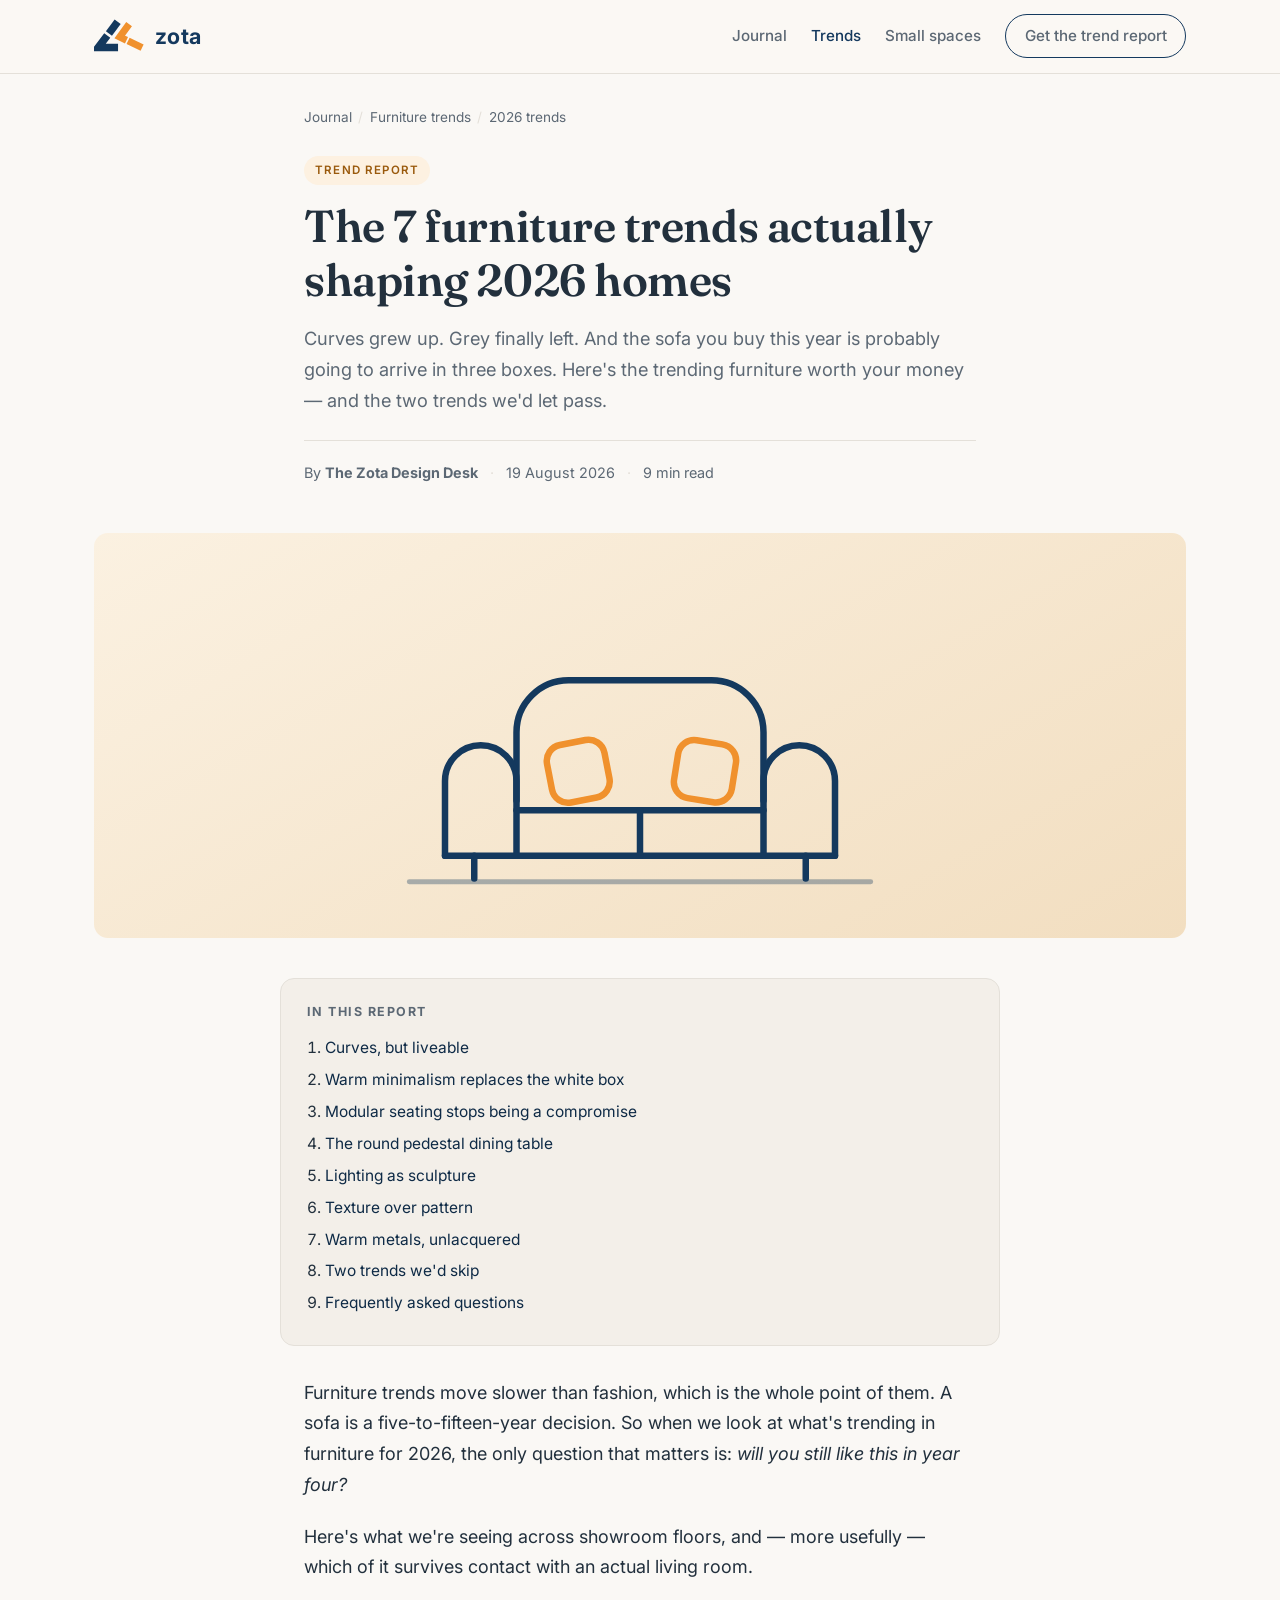
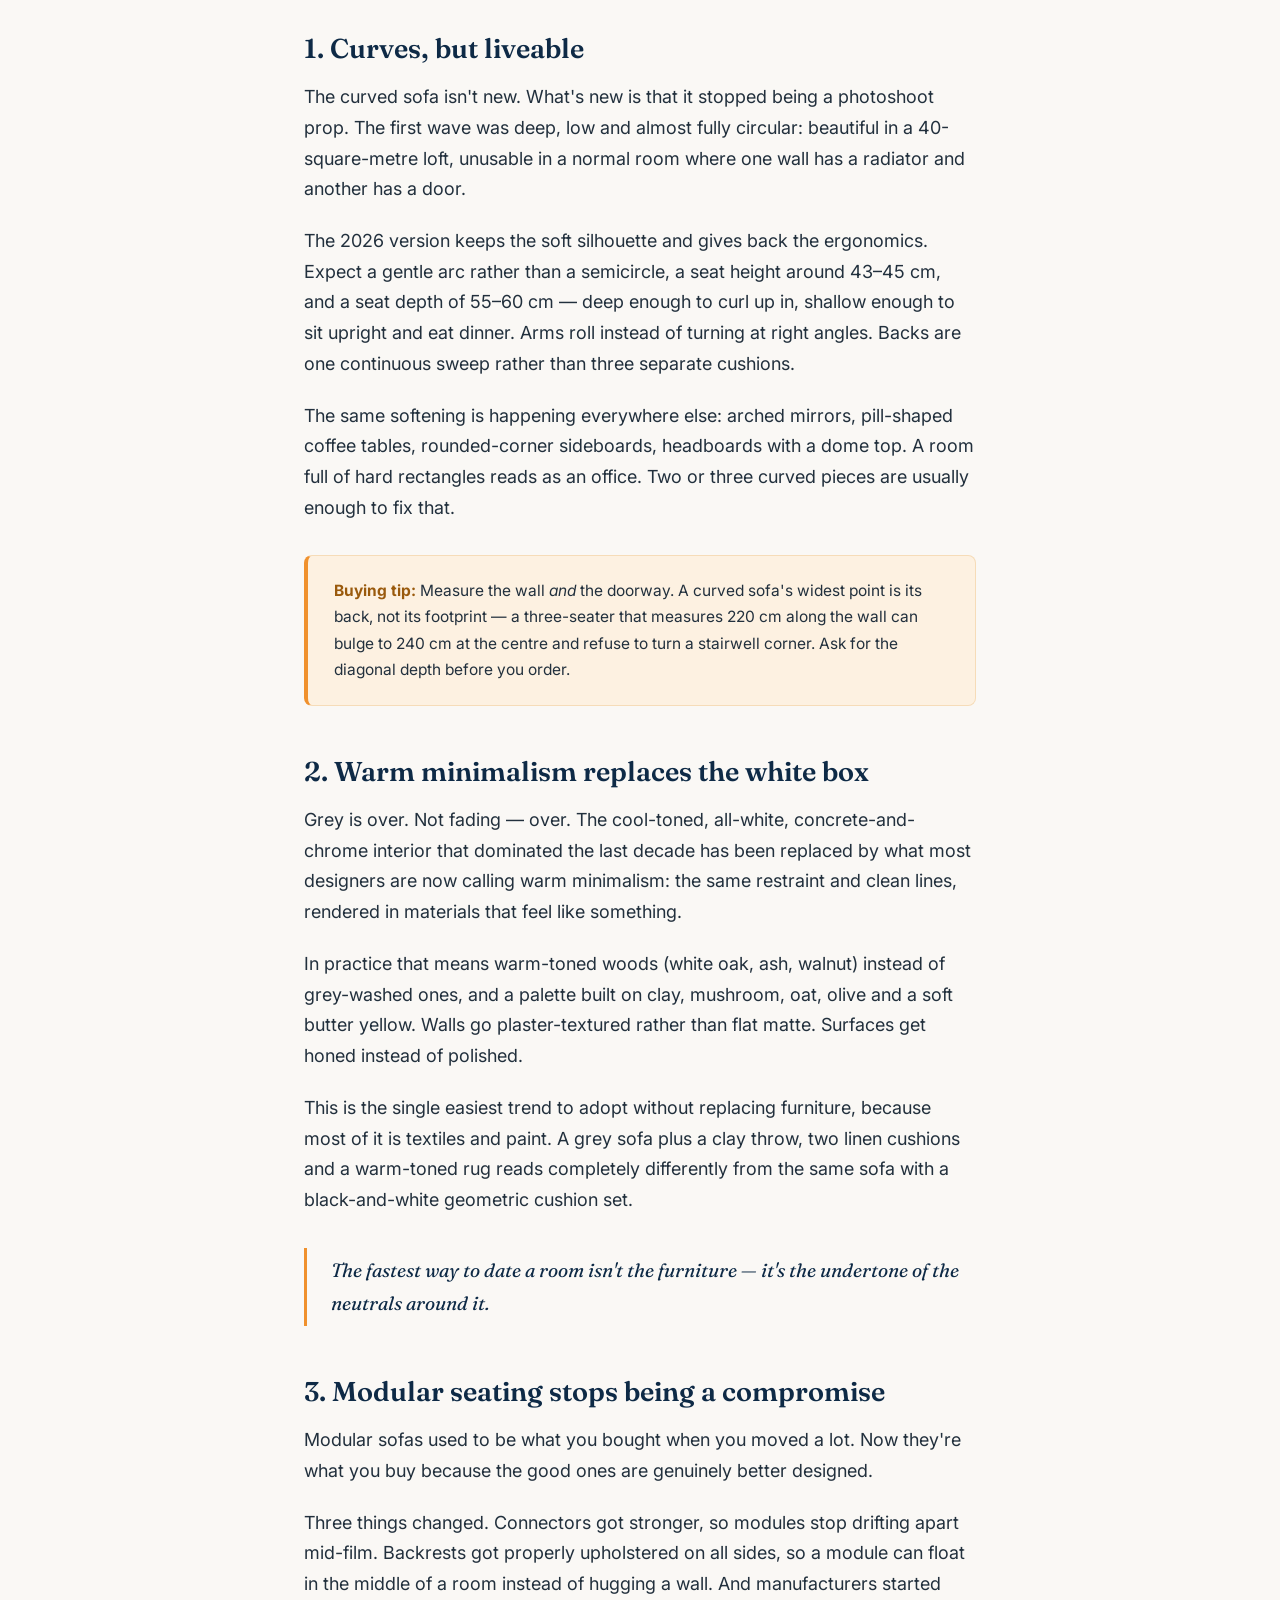
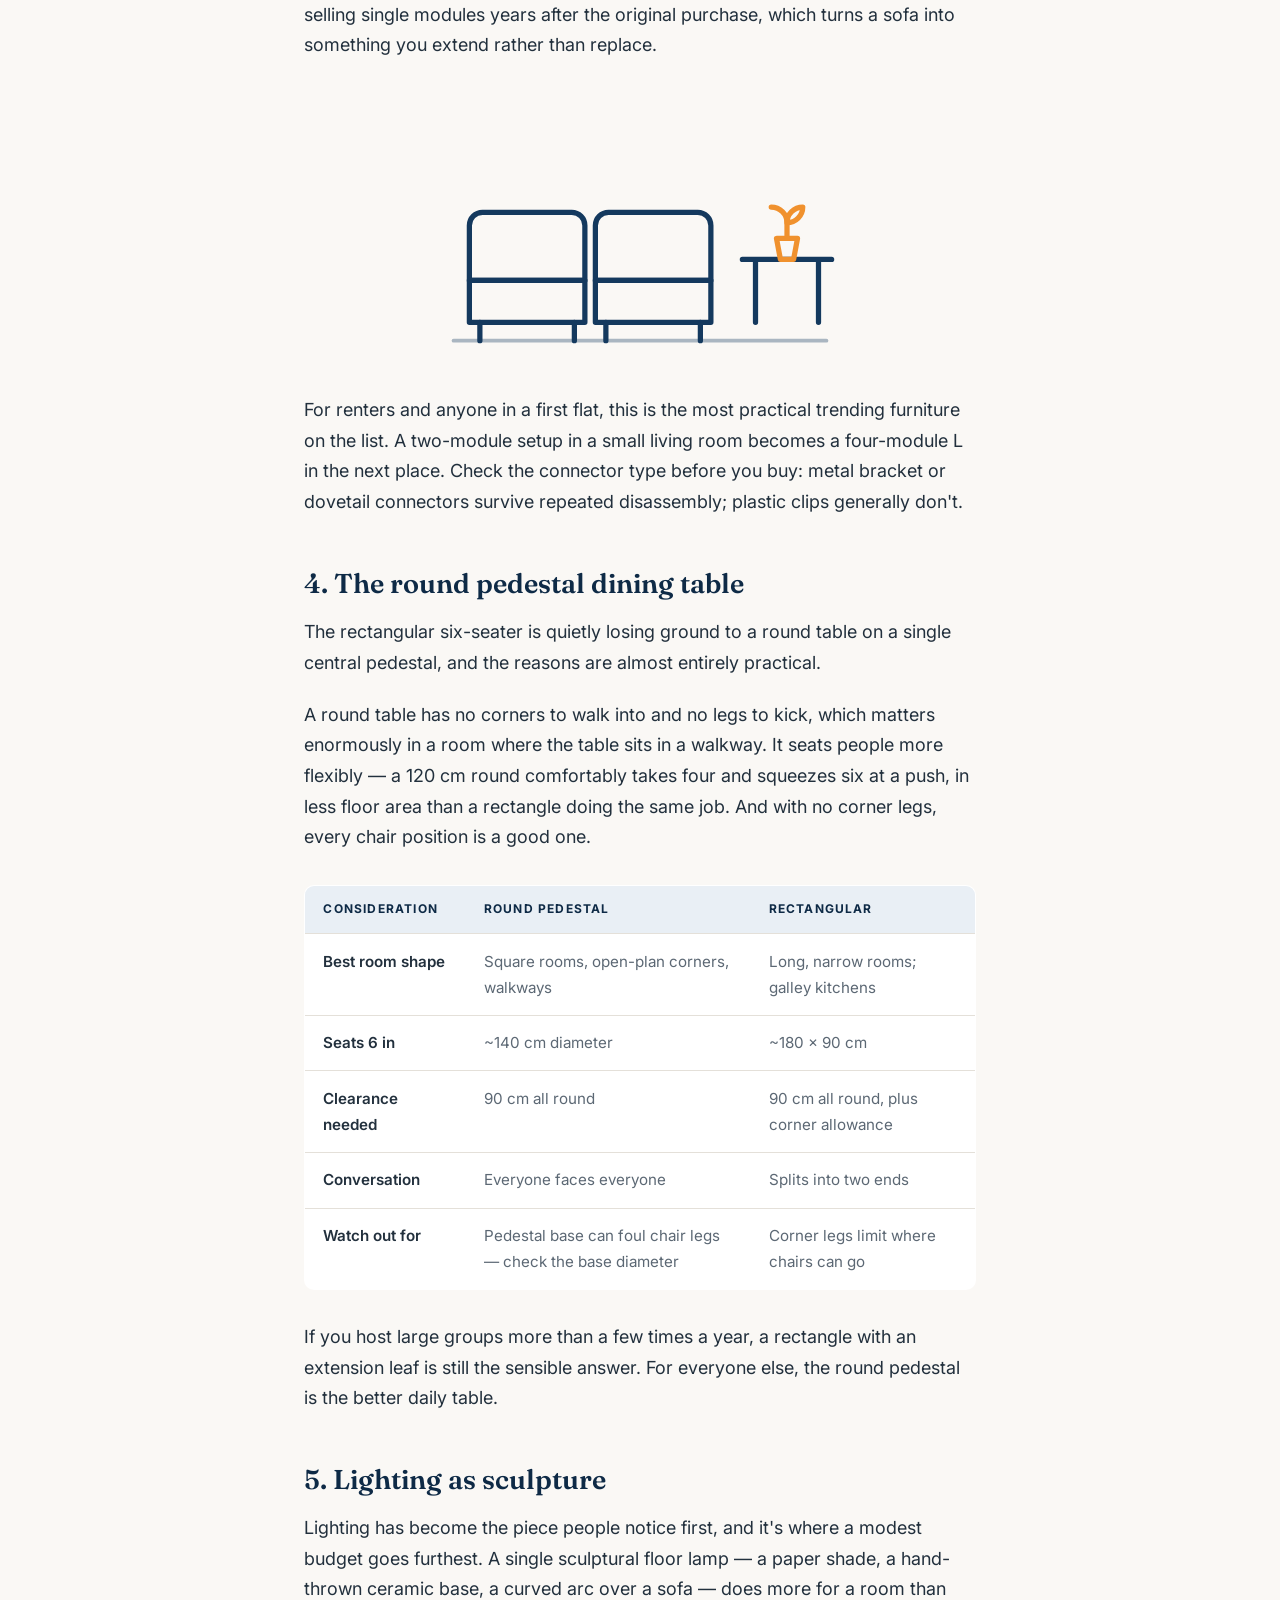
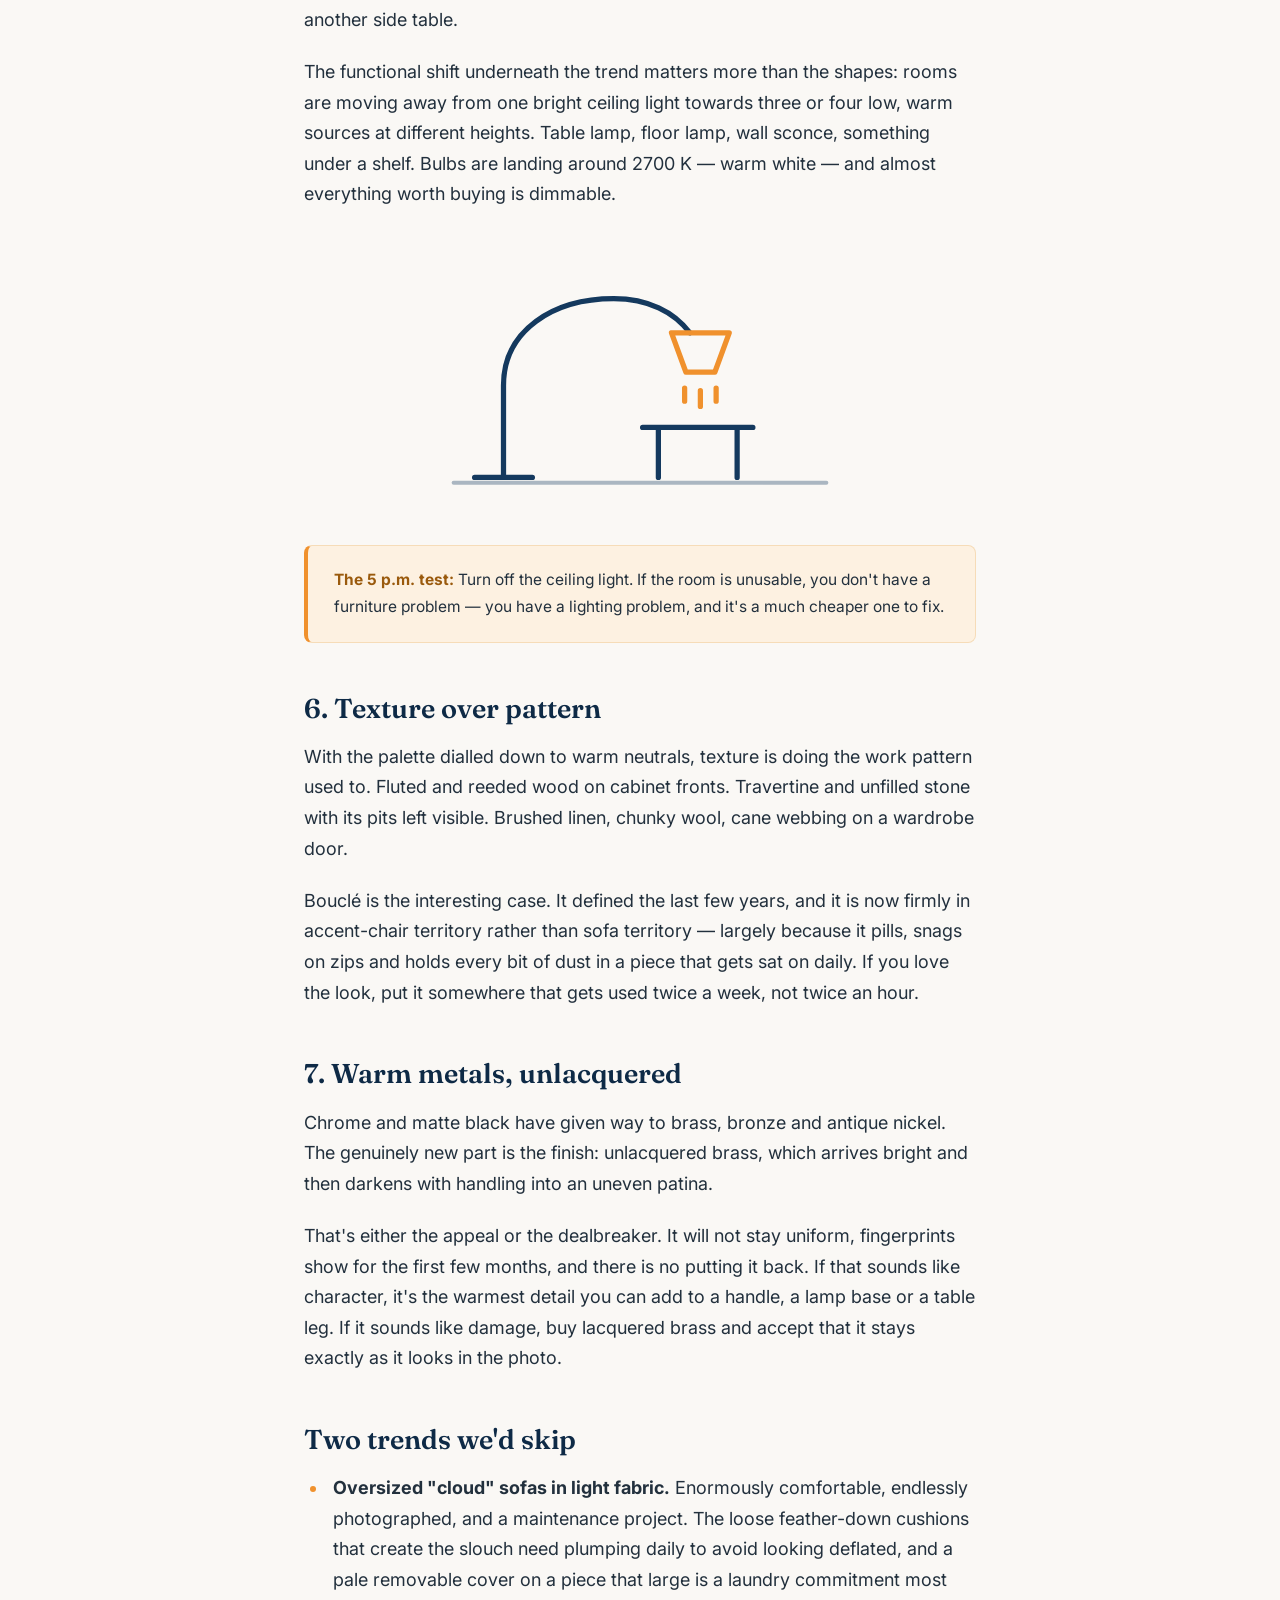
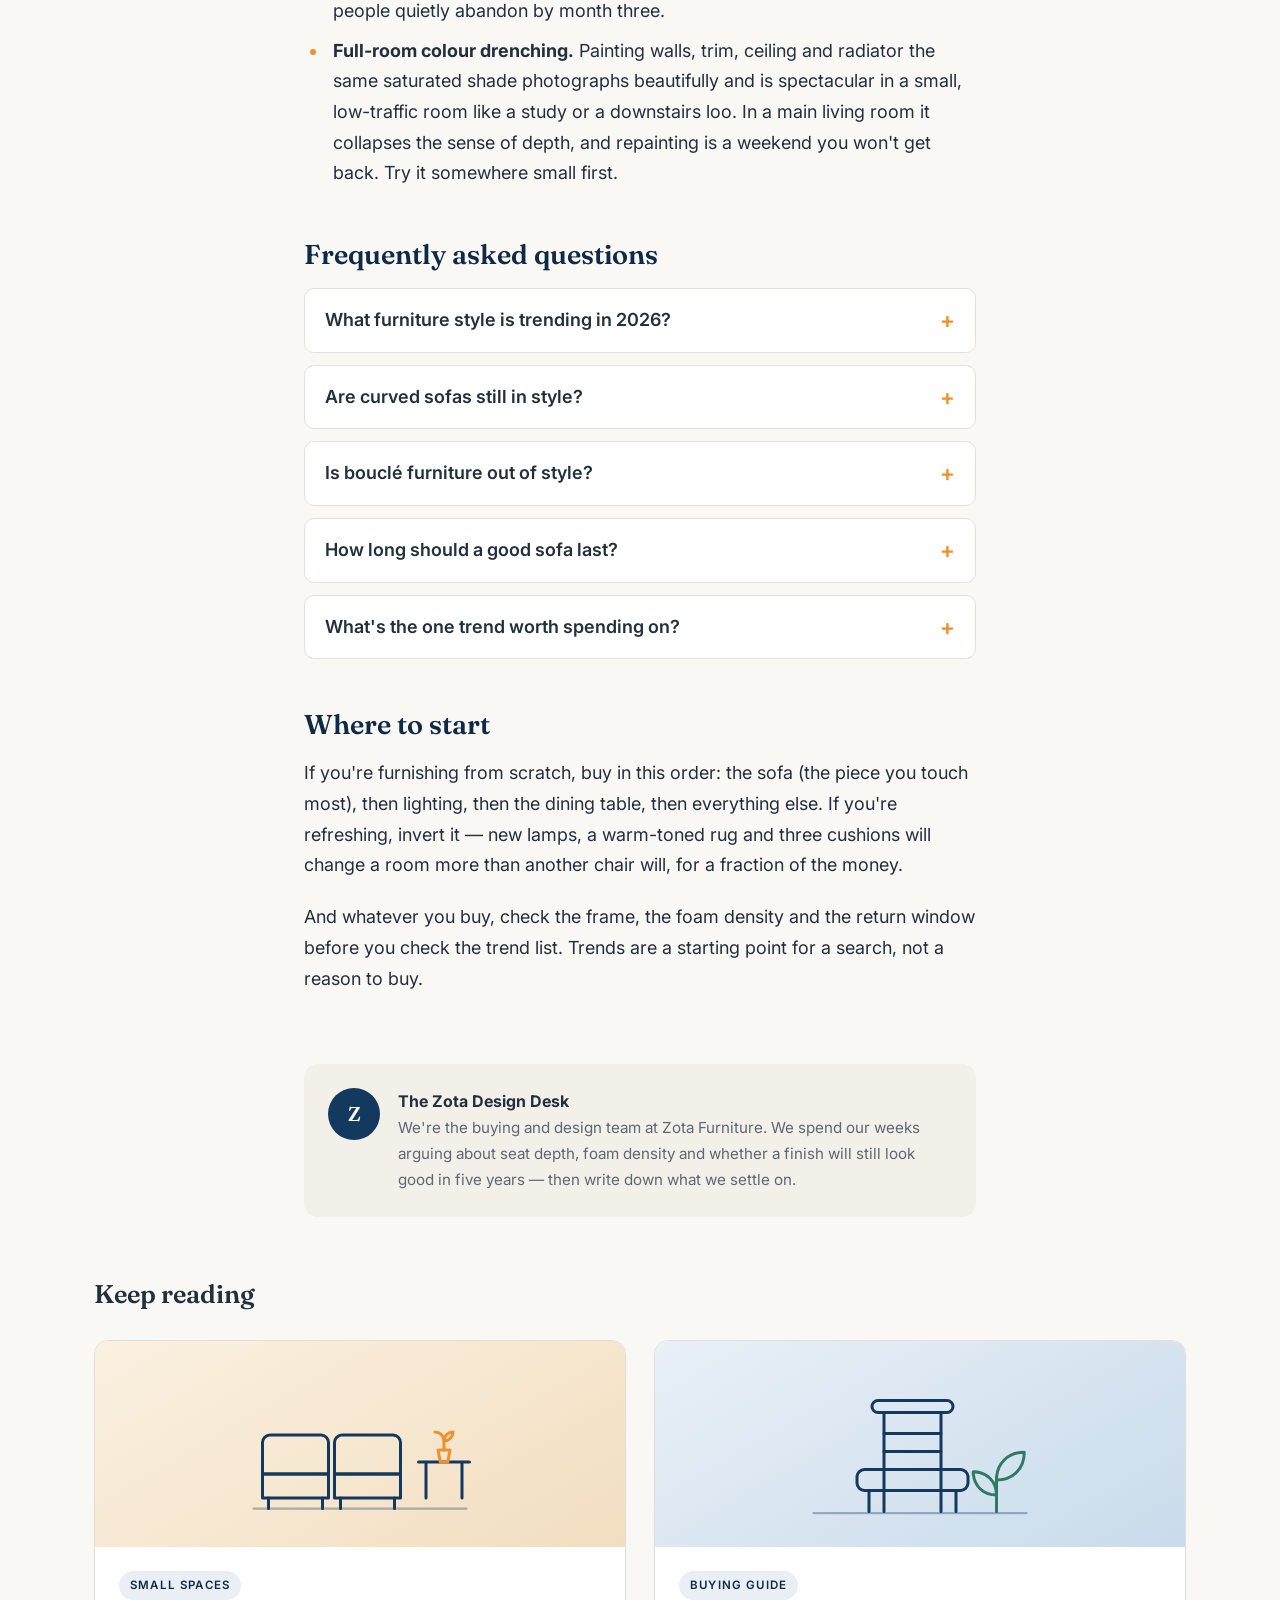
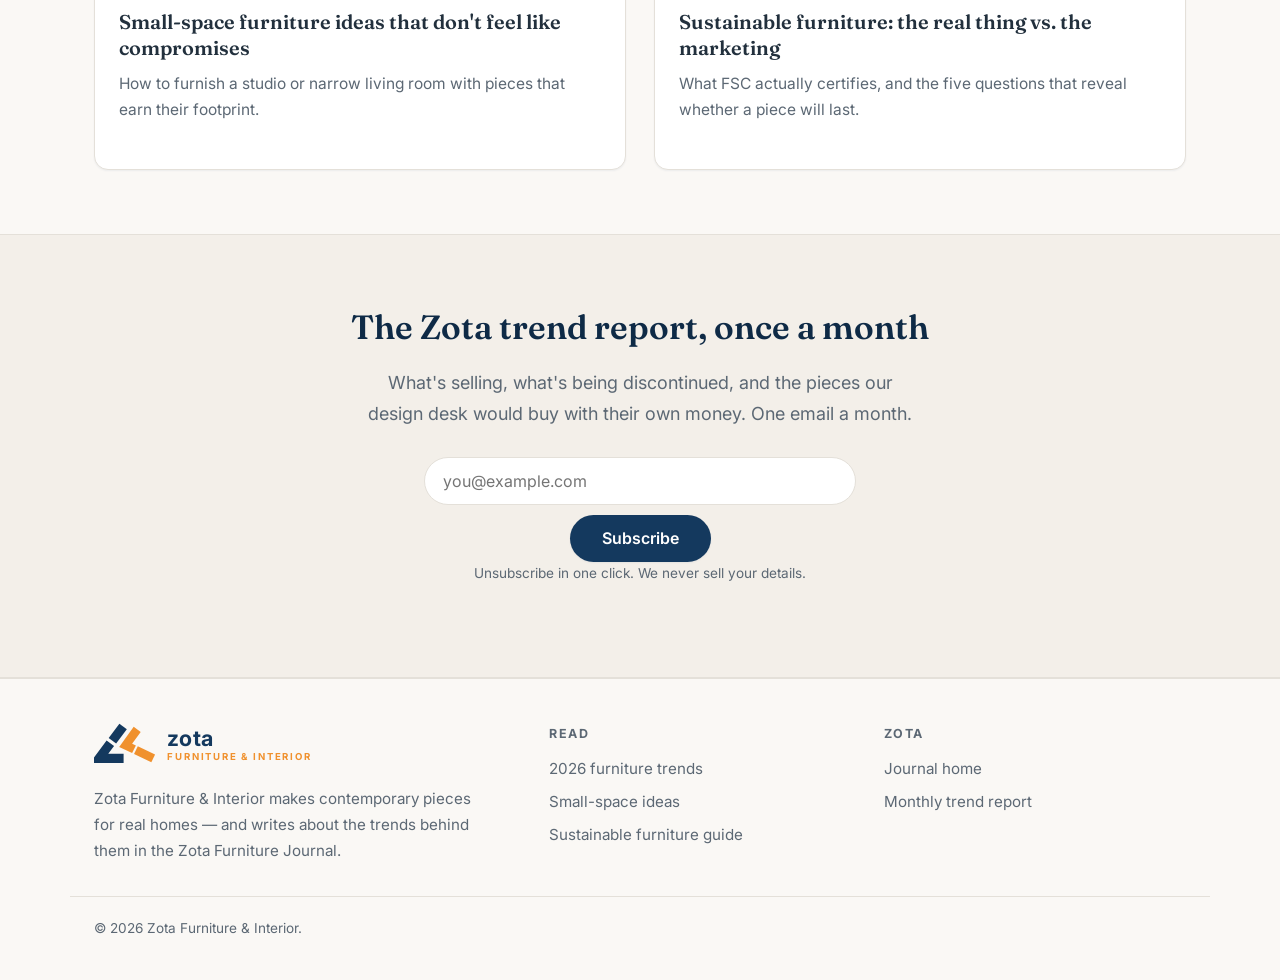
==== commit d832bc9d: "Update footer legal text in furniture trends post Removed illustrative product information from foot" ====
--- a/posts/furniture-trends-2026.html
+++ b/posts/furniture-trends-2026.html
@@ -405,7 +405,7 @@
         </ul>
       </div>
     </div>
-    <p class="footer-legal">&copy; <span id="year">2026</span> Zota Furniture &amp; Interior. A concept project — product names, prices and availability are illustrative.</p>
+    <p class="footer-legal">&copy; <span id="year">2026</span> Zota Furniture &amp; Interior.</p>
   </footer>
 
   <script src="../script.js"></script>
